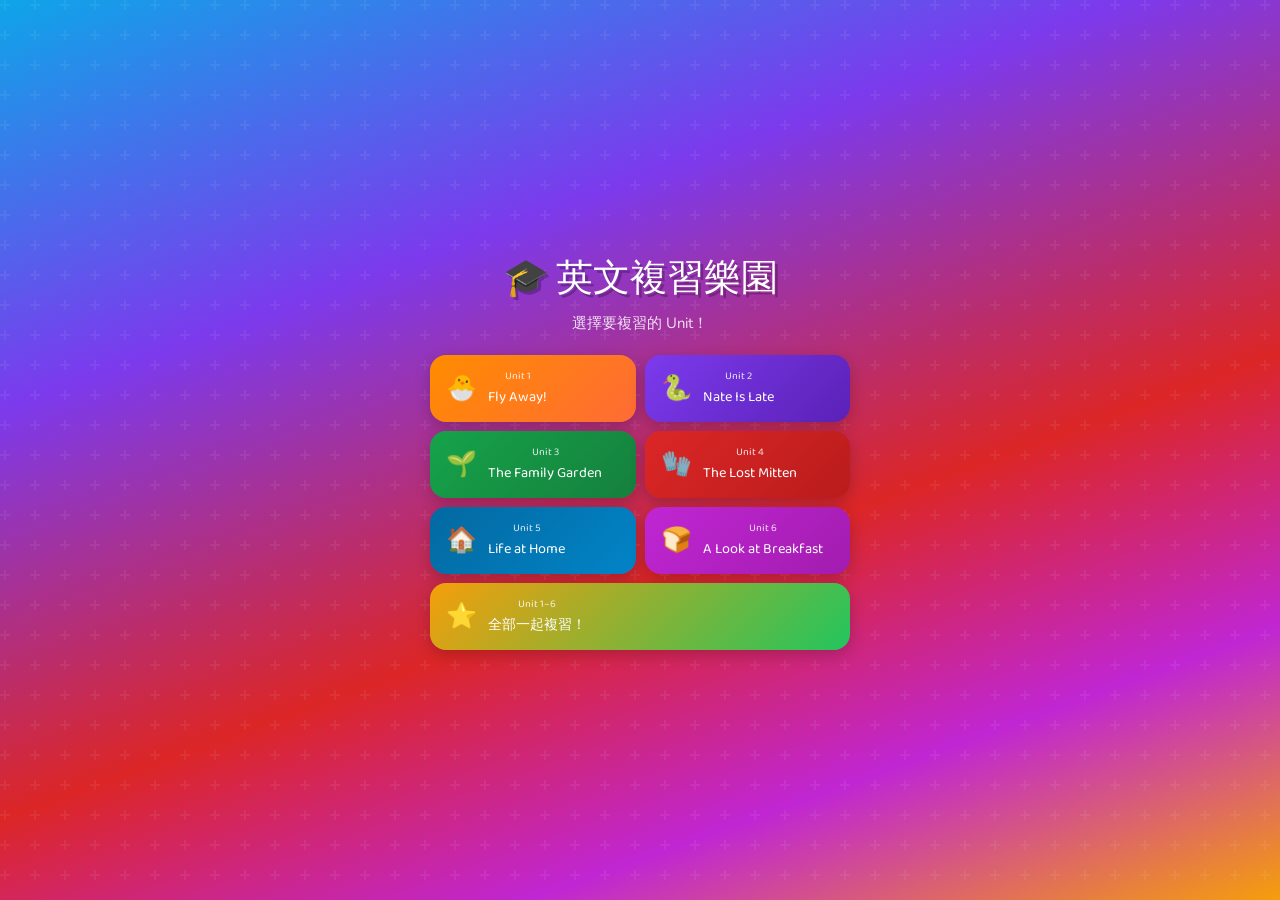
==== index.html @ 4d803fb0 "add unit6" ====
<!DOCTYPE html>
<html lang="zh-TW">
<head>
<meta charset="UTF-8">
<meta name="viewport" content="width=device-width, initial-scale=1.0">
<title>英文複習 Unit 1–6</title>
<style>
@import url('https://fonts.googleapis.com/css2?family=Nunito:wght@400;700;900&family=Baloo+2:wght@700;800&display=swap');
:root{
  --u1:#FF8C00;--u1l:#fff3e0;--u1d:#c66000;
  --u2:#7C3AED;--u2l:#f3f0ff;--u2d:#5b21b6;
  --u3:#16a34a;--u3l:#f0fdf4;--u3d:#14532d;
  --u4:#dc2626;--u4l:#fff1f2;--u4d:#991b1b;
  --u5:#0369a1;--u5l:#f0f9ff;--u5d:#0c4a6e;
  --u6:#c026d3;--u6l:#fdf4ff;--u6d:#86198f;
  --grass:#22c55e;--red:#ef4444;--dark:#1e293b;
  --teal:#14b8a6;--pink:#ec4899;--sun:#fbbf24;
}
*{margin:0;padding:0;box-sizing:border-box}
body{font-family:'Nunito',sans-serif;min-height:100vh;overflow-x:hidden;background:#f0f9ff}
#landing{min-height:100vh;background:linear-gradient(160deg,#0ea5e9 0%,#7c3aed 30%,#dc2626 60%,#c026d3 80%,#f59e0b 100%);display:flex;flex-direction:column;align-items:center;justify-content:center;padding:20px 16px;position:relative;overflow:hidden}
#landing::before{content:'';position:absolute;inset:0;background:url("data:image/svg+xml,%3Csvg width='60' height='60' viewBox='0 0 60 60' xmlns='http://www.w3.org/2000/svg'%3E%3Cg fill='%23ffffff' fill-opacity='0.06'%3E%3Cpath d='M36 34v-4h-2v4h-4v2h4v4h2v-4h4v-2h-4zm0-30V0h-2v4h-4v2h4v4h2V6h4V4h-4zM6 34v-4H4v4H0v2h4v4h2v-4h4v-2H6zM6 4V0H4v4H0v2h4v4h2V6h4V4H6z'/%3E%3C/g%3E%3C/svg%3E")}
.ltitle{font-family:'Baloo 2',cursive;font-size:2.3em;color:white;text-shadow:3px 3px 0 rgba(0,0,0,.25);text-align:center;margin-bottom:4px;position:relative}
.lsub{color:rgba(255,255,255,.85);font-size:.93em;margin-bottom:22px;text-align:center;position:relative}
.ugrid{display:grid;grid-template-columns:1fr 1fr;gap:9px;width:100%;max-width:420px;position:relative}
.ugrid-full{grid-column:1/-1}
.ubtn{border:none;border-radius:16px;padding:13px 16px;cursor:pointer;font-family:'Baloo 2',cursive;font-size:.97em;display:flex;align-items:center;gap:11px;transition:transform .2s,box-shadow .2s;box-shadow:0 5px 16px rgba(0,0,0,.2);color:white}
.ubtn:hover{transform:translateY(-3px) scale(1.02);box-shadow:0 9px 22px rgba(0,0,0,.28)}
.ubtn .icon{font-size:1.6em}
.ubtn .lbl .un{font-size:.68em;opacity:.85}
.ubtn .lbl .uname{font-size:.93em}
.bu1{background:linear-gradient(135deg,#FF8C00,#ff6b35)}
.bu2{background:linear-gradient(135deg,#7C3AED,#5b21b6)}
.bu3{background:linear-gradient(135deg,#16a34a,#15803d)}
.bu4{background:linear-gradient(135deg,#dc2626,#b91c1c)}
.bu5{background:linear-gradient(135deg,#0369a1,#0284c7)}
.bu6{background:linear-gradient(135deg,#c026d3,#a21caf)}
.ball{background:linear-gradient(135deg,#f59e0b,#22c55e)}
#app{display:none;max-width:820px;margin:0 auto;padding:13px}
body.mu1{background:linear-gradient(180deg,#fff9f0,#ffe5c0)}
body.mu2{background:linear-gradient(180deg,#f3f0ff,#ddd6fe)}
body.mu3{background:linear-gradient(180deg,#f0fdf4,#bbf7d0)}
body.mu4{background:linear-gradient(180deg,#fff1f2,#fecdd3)}
body.mu5{background:linear-gradient(180deg,#f0f9ff,#bae6fd)}
body.mu6{background:linear-gradient(180deg,#fdf4ff,#f5d0fe)}
body.mall{background:linear-gradient(180deg,#e0f2fe,#dcfce7)}
.aheader{display:flex;align-items:center;gap:9px;margin-bottom:14px;flex-wrap:wrap}
.backbtn{background:white;border:none;border-radius:50%;width:38px;height:38px;font-size:1.1em;cursor:pointer;box-shadow:0 3px 9px rgba(0,0,0,.12);display:flex;align-items:center;justify-content:center;transition:transform .2s}
.backbtn:hover{transform:scale(1.1)}
.atitle{font-family:'Baloo 2',cursive;font-size:1.3em;color:var(--dark)}
.badges{display:flex;gap:5px;flex-wrap:wrap}
.bdg{padding:3px 9px;border-radius:11px;font-size:.74em;font-weight:700;font-family:'Baloo 2',cursive;color:white}
.b1{background:var(--u1)}.b2{background:var(--u2)}.b3{background:var(--u3)}.b4{background:var(--u4)}.b5{background:var(--u5)}.b6{background:var(--u6)}
.tabs{display:flex;gap:5px;justify-content:center;margin-bottom:14px;flex-wrap:wrap}
.tab{background:rgba(255,255,255,.7);border:2.5px solid white;border-radius:18px;padding:7px 14px;font-family:'Baloo 2',cursive;font-size:.88em;font-weight:700;cursor:pointer;transition:all .22s;color:var(--dark)}
.tab:hover{background:white;transform:translateY(-2px)}
.tab.active{background:white;transform:translateY(-2px);box-shadow:0 4px 11px rgba(0,0,0,.11)}
body.mu1 .tab.active{color:var(--u1);border-color:var(--u1)}
body.mu2 .tab.active{color:var(--u2);border-color:var(--u2)}
body.mu3 .tab.active{color:var(--u3);border-color:var(--u3)}
body.mu4 .tab.active{color:var(--u4);border-color:var(--u4)}
body.mu5 .tab.active{color:var(--u5);border-color:var(--u5)}
body.mu6 .tab.active{color:var(--u6);border-color:var(--u6)}
body.mall .tab.active{color:#0ea5e9;border-color:#0ea5e9}
.card{background:rgba(255,255,255,.93);border-radius:19px;padding:18px;margin-bottom:14px;box-shadow:0 5px 18px rgba(0,0,0,.1);animation:sup .38s ease}
@keyframes sup{from{transform:translateY(18px);opacity:0}to{transform:translateY(0);opacity:1}}
.card h2{font-family:'Baloo 2',cursive;font-size:1.22em;color:var(--dark);margin-bottom:10px}
.sstep{display:flex;align-items:flex-start;gap:9px;padding:9px 11px;border-radius:11px;margin-bottom:7px;background:#fafafa;transition:transform .2s}
.sstep:hover{transform:translateX(4px)}
.snum{color:white;font-family:'Baloo 2',cursive;font-weight:800;font-size:.95em;width:29px;height:29px;border-radius:50%;display:flex;align-items:center;justify-content:center;flex-shrink:0}
.su1 .snum{background:var(--u1)}.su2 .snum{background:var(--u2)}.su3 .snum{background:var(--u3)}.su4 .snum{background:var(--u4)}.su5 .snum{background:var(--u5)}.su6 .snum{background:var(--u6)}
.sstep p{font-size:.92em;color:var(--dark);line-height:1.5}
.sstep .zh{font-size:.8em;color:#888}
.hl{font-weight:800}
.h1{color:var(--u1)}.h2{color:var(--u2)}.h3{color:var(--u3)}.h4{color:var(--u4)}.h5{color:var(--u5)}.h6{color:var(--u6)}
.slbl{font-family:'Baloo 2',cursive;font-size:.95em;padding:4px 12px;border-radius:11px;display:inline-block;margin-bottom:8px;font-weight:800}
.sl1{background:var(--u1l);color:var(--u1d)}.sl2{background:var(--u2l);color:var(--u2d)}.sl3{background:var(--u3l);color:var(--u3d)}.sl4{background:var(--u4l);color:var(--u4d)}.sl5{background:var(--u5l);color:var(--u5d)}.sl6{background:var(--u6l);color:var(--u6d)}
.si{border-radius:10px;padding:8px 12px;margin-bottom:7px;border-left:4px solid}
.vgrid{display:grid;grid-template-columns:repeat(3,1fr);gap:8px}
.vc{background:#f8faff;border-radius:12px;padding:10px 6px;text-align:center;border:2.5px solid #e8eef8;cursor:pointer;transition:all .22s;position:relative;overflow:hidden}
.vc:hover{transform:scale(1.06)}
.vc .em{font-size:1.75em;display:block;margin-bottom:3px}
.vc .wd{font-family:'Baloo 2',cursive;font-size:.88em;font-weight:800;color:var(--dark)}
.vc .mn{font-size:.72em;color:#999;margin-top:2px}
.vc .fs{position:absolute;inset:0;border-radius:11px;display:flex;align-items:center;justify-content:center;flex-direction:column;opacity:0;transition:opacity .22s;color:white;font-weight:700;font-size:.95em}
.vc:hover .fs{opacity:1}
.vc1:hover{border-color:var(--u1)}.vc1 .fs{background:var(--u1)}
.vc2:hover{border-color:var(--u2)}.vc2 .fs{background:var(--u2)}
.vc3:hover{border-color:var(--u3)}.vc3 .fs{background:var(--u3)}
.vc4:hover{border-color:var(--u4)}.vc4 .fs{background:var(--u4)}
.vc5:hover{border-color:var(--u5)}.vc5 .fs{background:var(--u5)}
.vc6:hover{border-color:var(--u6)}.vc6 .fs{background:var(--u6)}
.gsgrid{display:flex;flex-direction:column;gap:8px}
.gsbtn{border:none;border-radius:13px;padding:12px 14px;font-family:'Baloo 2',cursive;font-size:.93em;font-weight:700;cursor:pointer;text-align:left;color:white;transition:transform .2s,box-shadow .2s;box-shadow:0 4px 10px rgba(0,0,0,.13)}
.gsbtn:hover{transform:translateY(-2px);box-shadow:0 7px 14px rgba(0,0,0,.2)}
.gsb1{background:linear-gradient(135deg,#f59e0b,#ef4444)}.gsb2{background:linear-gradient(135deg,#22c55e,#0ea5e9)}.gsb3{background:linear-gradient(135deg,#8b5cf6,#ec4899)}.gsb4{background:linear-gradient(135deg,#0ea5e9,#14b8a6)}
.gamesec{display:none}.gamesec.active{display:block}
.marea{display:flex;gap:12px;flex-wrap:wrap}
.mcol{display:flex;flex-direction:column;gap:7px;flex:1;min-width:105px}
.mi{padding:8px 11px;border-radius:11px;font-family:'Baloo 2',cursive;font-size:.87em;font-weight:700;cursor:pointer;border:2.5px solid transparent;text-align:center;transition:all .22s}
.mw{background:#fff3e0;border-color:#fde68a;color:var(--dark)}.md{background:#f0fdf4;border-color:#bbf7d0;color:var(--dark);font-size:.82em}
.mi.sel{transform:scale(1.04);box-shadow:0 3px 10px rgba(0,0,0,.14);border-color:var(--sun)!important}
.mi.cor{background:#dcfce7;border-color:#22c55e!important;color:#166534}
.mi.wrg{background:#fee2e2;border-color:#ef4444!important;animation:shk .3s}
@keyframes shk{0%,100%{transform:translateX(0)}25%{transform:translateX(-5px)}75%{transform:translateX(5px)}}
.sarea{display:flex;flex-direction:column;gap:9px}
.sitem{background:#f8f9ff;border-radius:11px;padding:11px;border:2px solid #e0e8ff;font-size:.92em;line-height:2.1}
.bk{display:inline-block;min-width:72px;text-align:center;border-bottom:3px solid var(--sun);padding:1px 6px;border-radius:5px;cursor:pointer;font-family:'Baloo 2',cursive;font-weight:700;transition:background .2s}
.wcs{display:flex;flex-wrap:wrap;gap:5px;margin-top:8px}
.wchip{background:var(--sun);color:var(--dark);font-family:'Baloo 2',cursive;font-weight:700;padding:4px 11px;border-radius:14px;cursor:pointer;border:none;font-size:.85em;transition:all .16s}
.wchip:hover{background:var(--u1);color:white;transform:scale(1.05)}.wchip.used{opacity:.35;pointer-events:none}
.utag{font-size:.65em;padding:2px 6px;border-radius:8px;font-weight:700;margin-left:3px;vertical-align:middle}
.t1{background:var(--u1l);color:var(--u1d)}.t2{background:var(--u2l);color:var(--u2d)}.t3{background:var(--u3l);color:var(--u3d)}.t4{background:var(--u4l);color:var(--u4d)}.t5{background:var(--u5l);color:var(--u5d)}.t6{background:var(--u6l);color:var(--u6d)}
.olist{display:flex;flex-direction:column;gap:7px}
.oitem{display:flex;align-items:center;gap:8px;background:white;border:2.5px solid #e2e8f0;border-radius:11px;padding:9px 11px;transition:all .2s}
.oitem:hover{border-color:#a78bfa;box-shadow:0 3px 8px rgba(124,58,237,.12)}
.otxt{font-weight:700;font-size:.9em;color:var(--dark);flex:1}
.obtns button{border:none;border-radius:6px;padding:3px 7px;cursor:pointer;font-size:.91em;transition:transform .14s;margin-left:2px}
.obtns button:hover{transform:scale(1.15)}
.bup{background:var(--u2);color:white}.bdn{background:var(--teal);color:white}
.qq{background:#fafafa;border-radius:12px;padding:12px;margin-bottom:9px;border-left:5px solid}
.qq .qtext{font-weight:700;font-size:.92em;color:var(--dark);margin-bottom:7px}
.qopts{display:flex;flex-direction:column;gap:5px}
.qopt{padding:7px 11px;border-radius:9px;border:2px solid #e2e8f0;background:white;cursor:pointer;font-weight:700;transition:all .16s;text-align:left;font-family:'Nunito',sans-serif;font-size:.87em}
.qopt:hover{border-color:#a78bfa;background:#f5f3ff}
.qopt.cor{background:#dcfce7;border-color:#22c55e}.qopt.wrg{background:#fee2e2;border-color:#ef4444}
.btn{display:inline-block;padding:8px 16px;border-radius:17px;font-family:'Baloo 2',cursive;font-weight:700;font-size:.89em;cursor:pointer;border:none;transition:all .22s;margin:3px}
.bprim{background:var(--u1);color:white}.bprim:hover{transform:translateY(-2px)}
.bpur{background:var(--u2);color:white}.bpur:hover{transform:translateY(-2px)}
.bgr{background:#e2e8f0;color:var(--dark)}.bgr:hover{background:#cbd5e1}
.bgrn{background:var(--grass);color:white}.bgrn:hover{transform:translateY(-2px)}
.sboard{text-align:center;padding:11px;border-radius:12px;margin-top:10px;background:linear-gradient(135deg,#fff9c4,#fff0f8);font-family:'Baloo 2',cursive}
.snum{font-size:1.7em;font-weight:800;color:var(--u1)}.stars{font-size:1.5em}
.pov{display:none;position:fixed;inset:0;background:rgba(0,0,0,.44);z-index:999;align-items:center;justify-content:center}
.pov.show{display:flex}
.pop{background:white;border-radius:20px;padding:25px;text-align:center;max-width:275px;width:90%;animation:pin .3s ease;box-shadow:0 12px 34px rgba(0,0,0,.2)}
@keyframes pin{from{transform:scale(.5);opacity:0}70%{transform:scale(1.07)}to{transform:scale(1);opacity:1}}
.pop .be{font-size:3.3em;margin-bottom:8px}
.pop h3{font-family:'Baloo 2',cursive;font-size:1.38em;color:var(--dark)}
.pop p{color:#888;margin-top:4px;font-size:.89em}
.sec{display:none}.sec.active{display:block}
table{width:100%;border-collapse:collapse;font-size:.82em}
th{font-family:'Baloo 2',cursive;padding:6px 8px}
td{padding:5px 8px}
@media(max-width:500px){.vgrid{grid-template-columns:repeat(2,1fr)}.ltitle{font-size:1.82em}.ugrid{grid-template-columns:1fr}}
</style>
</head>
<body>

<div id="landing">
  <div class="ltitle">🎓 英文複習樂園</div>
  <div class="lsub">選擇要複習的 Unit！</div>
  <div class="ugrid">
    <button class="ubtn bu1" onclick="enter('u1')"><span class="icon">🐣</span><div class="lbl"><div class="un">Unit 1</div><div class="uname">Fly Away!</div></div></button>
    <button class="ubtn bu2" onclick="enter('u2')"><span class="icon">🐍</span><div class="lbl"><div class="un">Unit 2</div><div class="uname">Nate Is Late</div></div></button>
    <button class="ubtn bu3" onclick="enter('u3')"><span class="icon">🌱</span><div class="lbl"><div class="un">Unit 3</div><div class="uname">The Family Garden</div></div></button>
    <button class="ubtn bu4" onclick="enter('u4')"><span class="icon">🧤</span><div class="lbl"><div class="un">Unit 4</div><div class="uname">The Lost Mitten</div></div></button>
    <button class="ubtn bu5" onclick="enter('u5')"><span class="icon">🏠</span><div class="lbl"><div class="un">Unit 5</div><div class="uname">Life at Home</div></div></button>
    <button class="ubtn bu6" onclick="enter('u6')"><span class="icon">🍞</span><div class="lbl"><div class="un">Unit 6</div><div class="uname">A Look at Breakfast</div></div></button>
    <button class="ubtn ball ugrid-full" onclick="enter('all')"><span class="icon">⭐</span><div class="lbl"><div class="un">Unit 1–6</div><div class="uname">全部一起複習！</div></div></button>
  </div>
</div>

<div id="app">
  <div class="aheader">
    <button class="backbtn" onclick="goHome()">←</button>
    <div class="atitle" id="atitle">複習</div>
    <div class="badges" id="abadges"></div>
  </div>
  <div class="tabs">
    <button class="tab active" onclick="stab('review',this)">📖 複習重點</button>
    <button class="tab" onclick="stab('vocab',this)">🔤 單字卡</button>
    <button class="tab" onclick="stab('games',this)">🎮 遊戲</button>
  </div>

  <!-- REVIEW -->
  <div id="sec-review" class="sec active">

    <div id="rv1" class="card" style="display:none">
      <h2>📚 Unit 1「Fly Away!」</h2>
      <div class="slbl sl1">🐣 故事大綱</div>
      <div class="sstep su1"><div class="snum">1</div><div><p>🪹 A mother and father bird <span class="hl h1">make a nest</span>.</p><p class="zh">鳥媽媽和鳥爸爸築巢。</p></div></div>
      <div class="sstep su1"><div class="snum">2</div><div><p>🥚 The mother bird <span class="hl h1">lays four eggs</span> and keeps them <span class="hl h1">warm</span>.</p><p class="zh">生四顆蛋，保持溫暖。</p></div></div>
      <div class="sstep su1"><div class="snum">3</div><div><p>🐍 A snake wants to eat the eggs! Mother bird stops it with her <span class="hl h1">beak</span>.</p><p class="zh">蛇想吃蛋！鳥媽媽用嘴喙阻止牠。</p></div></div>
      <div class="sstep su1"><div class="snum">4</div><div><p>🐛 Baby birds come out. Parents give them <span class="hl h1">worms</span>.</p><p class="zh">小鳥孵出，爸媽餵蟲子。</p></div></div>
      <div class="sstep su1"><div class="snum">5</div><div><p>🪶 Little birds grow <span class="hl h1">feathers</span>. Parents keep them <span class="hl h1">safe</span>.</p><p class="zh">長出羽毛，爸媽保護牠們。</p></div></div>
      <div class="sstep su1"><div class="snum">6</div><div><p>🕊️ Birds are big and strong. Time to <span class="hl h1">fly away</span>!</p><p class="zh">長大變強壯，飛走了！</p></div></div>
      <div style="margin-top:12px">
        <div class="slbl sl1">💬 重要句子</div>
        <div class="si" style="background:#fff9f0;border-color:var(--u1)"><b>Mother birds <span class="h1">lay</span> eggs.</b></div>
        <div class="si" style="background:#f0fff4;border-color:var(--grass)"><b>When baby birds grow feathers, they <span style="color:var(--grass)">leave</span> the nest.</b></div>
        <div class="si" style="background:#fff0f8;border-color:var(--pink)"><b>I grow and get <span style="color:var(--pink)">smarter / taller / bigger / stronger</span>.</b></div>
      </div>
    </div>

    <div id="rv2" class="card" style="display:none">
      <h2>📚 Unit 2「Nate Is Late」</h2>
      <div class="slbl sl2">🐍 故事大綱</div>
      <div class="sstep su2"><div class="snum">1</div><div><p>⏰ Nate <span class="hl h2">wakes up</span> at <span class="hl h2">8:00</span>. Meeting friends at 10:30.</p><p class="zh">八點起床，約好十點半見朋友。</p></div></div>
      <div class="sstep su2"><div class="snum">2</div><div><p>🛁 Nate <span class="hl h2">takes a bath</span> with bubbles at 8:15.</p><p class="zh">八點十五分泡泡浴。</p></div></div>
      <div class="sstep su2"><div class="snum">3</div><div><p>🏃 He leaves home <span class="hl h2">early</span> at 8:30.</p><p class="zh">八點半提早出門。</p></div></div>
      <div class="sstep su2"><div class="snum">4</div><div><p>🐸 It's hot. Nate <span class="hl h2">takes a nap</span> at 9:30.</p><p class="zh">很熱，九點半睡午覺。</p></div></div>
      <div class="sstep su2"><div class="snum">5</div><div><p>😱 It's 10:00! Nate <span class="hl h2">hurries</span>. He doesn't want to be <span class="hl h2">late</span>.</p><p class="zh">十點了！趕快跑！</p></div></div>
      <div class="sstep su2"><div class="snum">6</div><div><p>📚 Friends wait at 10:45. They enjoy the story together!</p><p class="zh">朋友在等，一起聽故事！</p></div></div>
      <div style="margin-top:12px">
        <div class="slbl sl2">⏱️ 時間表</div>
        <div style="overflow-x:auto"><table>
          <tr style="background:var(--u2);color:white"><th>時間</th><th>做什麼</th><th>英文</th></tr>
          <tr style="background:var(--u2l)"><td><b>⏰ 8:00</b></td><td>起床</td><td style="color:var(--u2);font-weight:700">wakes up</td></tr>
          <tr><td><b>🛁 8:15</b></td><td>洗澡</td><td style="color:var(--u2);font-weight:700">takes a bath</td></tr>
          <tr style="background:var(--u2l)"><td><b>🏃 8:30</b></td><td>提早出門</td><td style="color:var(--u2);font-weight:700">leaves early</td></tr>
          <tr><td><b>😴 9:30</b></td><td>睡午覺</td><td style="color:var(--u2);font-weight:700">takes a nap</td></tr>
          <tr style="background:var(--u2l)"><td><b>🏃💨 10:00</b></td><td>趕快跑</td><td style="color:var(--u2);font-weight:700">hurries</td></tr>
          <tr><td><b>📚 10:45</b></td><td>聽故事</td><td style="color:var(--u2);font-weight:700">enjoys story</td></tr>
        </table></div>
      </div>
    </div>

    <div id="rv3" class="card" style="display:none">
      <h2>📚 Unit 3「The Family Garden」</h2>
      <div class="slbl sl3">🌱 故事大綱</div>
      <div class="sstep su3"><div class="snum">1</div><div><p>🏡 Beth and Mike <span class="hl h3">want to make a garden</span>.</p><p class="zh">想做花園！</p></div></div>
      <div class="sstep su3"><div class="snum">2</div><div><p>⛏️ Mom and Dad <span class="hl h3">dig</span>. Mike and Grandpa put <span class="hl h3">seeds and plants</span> in the garden.</p><p class="zh">爸媽挖土，Mike和爺爺種植。</p></div></div>
      <div class="sstep su3"><div class="snum">3</div><div><p>🚿 Beth uses a <span class="hl h3">watering can</span> to water the seeds.</p><p class="zh">Beth 用澆水壺澆水。</p></div></div>
      <div class="sstep su3"><div class="snum">4</div><div><p>🌿 Plants <span class="hl h3">grow fast</span>. <span class="hl h3">Vines</span> have buds → become <span class="hl h3">vegetables</span>!</p><p class="zh">植物長快，藤蔓變蔬菜！</p></div></div>
      <div class="sstep su3"><div class="snum">5</div><div><p>🧺 They <span class="hl h3">pick</span> vegetables. They <span class="hl h3">taste good</span>!</p><p class="zh">採摘蔬菜，好好吃！</p></div></div>
      <div class="sstep su3"><div class="snum">6</div><div><p>🎁 They <span class="hl h3">give</span> some to Mrs. White. She is very happy!</p><p class="zh">送給 White 奶奶，她很開心！</p></div></div>
      <div style="margin-top:12px">
        <div class="slbl sl3">📋 First → Next → Then → Last</div>
        <div class="si" style="background:var(--u3l);border-color:var(--u3)"><b><span class="h3">First</span>：全家一起做花園。</b></div>
        <div class="si" style="background:var(--u3l);border-color:var(--u3)"><b><span class="h3">Next</span>：植物長得很快。</b></div>
        <div class="si" style="background:var(--u3l);border-color:var(--u3)"><b><span class="h3">Then</span>：全家採蔬菜。</b></div>
        <div class="si" style="background:var(--u3l);border-color:var(--u3)"><b><span class="h3">Last</span>：送蔬菜給 Mrs. White。</b></div>
      </div>
    </div>

    <div id="rv4" class="card" style="display:none">
      <h2>📚 Unit 4「The Lost Mitten」</h2>
      <div class="slbl sl4">🧤 故事大綱</div>
      <div class="sstep su4"><div class="snum">1</div><div><p>🧤 Lance gets new <span class="hl h4">mittens</span>. He goes out but <span class="hl h4">loses</span> one!</p><p class="zh">Lance 的新手套掉了！</p></div></div>
      <div class="sstep su4"><div class="snum">2</div><div><p>🐭 Five mice find it. They want to <span class="hl h4">hide</span>. They go inside.</p><p class="zh">五隻老鼠找到，躲進去。</p></div></div>
      <div class="sstep su4"><div class="snum">3</div><div><p>🐰 Rabbit wants to <span class="hl h4">sleep</span>. He goes in with the mice.</p><p class="zh">兔子想睡覺，也鑽進去。</p></div></div>
      <div class="sstep su4"><div class="snum">4</div><div><p>🦔 <span class="hl h4">Hedgehog</span> is <span class="hl h4">cold</span>. He goes in too.</p><p class="zh">刺蝟很冷，也鑽進去。</p></div></div>
      <div class="sstep su4"><div class="snum">5</div><div><p>🐻 Bear is <span class="hl h4">tired</span>. She goes in. It's <span class="hl h4">crowded</span>!</p><p class="zh">熊很累，也進去。好擠！</p></div></div>
      <div class="sstep su4"><div class="snum">6</div><div><p>🦗 <span class="hl h4">Cricket</span> goes in. Rip! Snap! <span class="hl h4">POP</span>! Mitten is gone!</p><p class="zh">蟋蟀也進去。啪！手套炸掉了！</p></div></div>
      <div style="margin-top:12px">
        <div class="slbl sl4">🔗 原因→結果（Cause &amp; Effect）</div>
        <div class="si" style="background:var(--u4l);border-color:var(--u4)"><b>Lance loses mitten → <span class="h4">Mice hide inside</span></b></div>
        <div class="si" style="background:var(--u4l);border-color:var(--u4)"><b>Bear is tired → <span class="h4">She goes in the mitten</span></b></div>
        <div class="si" style="background:var(--u4l);border-color:var(--u4)"><b>Cricket goes in → <span class="h4">Too crowded → mitten POPS!</span></b></div>
      </div>
    </div>

    <div id="rv5" class="card" style="display:none">
      <h2>📚 Unit 5「Life at Home」</h2>
      <div class="slbl sl5">🏠 課文大綱（非小說）</div>
      <div class="sstep su5"><div class="snum">1</div><div><p>🏘️ Life is <span class="hl h5">different</span> now. Houses are <span class="hl h5">bigger</span> with more rooms.</p><p class="zh">現在生活不同了，房子更大更多房間。</p></div></div>
      <div class="sstep su5"><div class="snum">2</div><div><p>🔥→🍳 Past: cooked on a <b>fire</b>. Now: cook on a <span class="hl h5">stove</span>.</p><p class="zh">以前用火煮，現在用爐子。</p></div></div>
      <div class="sstep su5"><div class="snum">3</div><div><p>🧵→🛒 Past: <b>made</b> own clothes. Now: <span class="hl h5">buy</span> in a store.</p><p class="zh">以前自己做衣服，現在去店裡買。</p></div></div>
      <div class="sstep su5"><div class="snum">4</div><div><p>🪣→🚰 Past: washed in a <b>tub</b>. Now: use a <span class="hl h5">sink</span>.</p><p class="zh">以前用水桶洗碗，現在用水槽。</p></div></div>
      <div class="sstep su5"><div class="snum">5</div><div><p>😊 Life now is <span class="hl h5">easier</span> than in the past!</p><p class="zh">現在的生活比以前容易！</p></div></div>
      <div style="margin-top:12px">
        <div class="slbl sl5">🔄 過去 vs 現在</div>
        <div style="overflow-x:auto"><table>
          <tr style="background:var(--u5);color:white"><th>項目</th><th>🕰️ 過去</th><th>✨ 現在</th></tr>
          <tr style="background:var(--u5l)"><td><b>🏠 房子</b></td><td>one room</td><td style="color:var(--u5);font-weight:700">bigger / more rooms</td></tr>
          <tr><td><b>🍳 煮飯</b></td><td>fire</td><td style="color:var(--u5);font-weight:700">stove</td></tr>
          <tr style="background:var(--u5l)"><td><b>👗 衣服</b></td><td>made own</td><td style="color:var(--u5);font-weight:700">buy in store</td></tr>
          <tr><td><b>🍽️ 洗碗</b></td><td>tub</td><td style="color:var(--u5);font-weight:700">sink</td></tr>
        </table></div>
      </div>
    </div>

    <div id="rv6" class="card" style="display:none">
      <h2>📚 Unit 6「A Look at Breakfast」</h2>
      <div class="slbl sl6">🍞 課文大綱（非小說）</div>
      <div class="sstep su6"><div class="snum">1</div><div><p>🍞 I like <span class="hl h6">bread</span> for breakfast. Bread is made from <span class="hl h6">wheat</span>.</p><p class="zh">我喜歡吃麵包，麵包是由小麥做的。</p></div></div>
      <div class="sstep su6"><div class="snum">2</div><div><p>🚜 Big <span class="hl h6">machines</span> pick the wheat. Then it is <span class="hl h6">crushed</span> to make <span class="hl h6">flour</span>.</p><p class="zh">大機器收割小麥，再磨成麵粉。</p></div></div>
      <div class="sstep su6"><div class="snum">3</div><div><p>👨‍🍳 The <span class="hl h6">baker</span> makes bread with the flour.</p><p class="zh">麵包師用麵粉做麵包。</p></div></div>
      <div class="sstep su6"><div class="snum">4</div><div><p>🍇 I <span class="hl h6">spread</span> grape jam on my bread. Farmers pick grapes → <span class="hl h6">crushed</span> → make jam.</p><p class="zh">我在麵包上抹葡萄果醬。農夫採葡萄→榨碎→做果醬。</p></div></div>
      <div class="sstep su6"><div class="snum">5</div><div><p>🍊 I drink orange <span class="hl h6">juice</span>. Farmers pick oranges → <span class="hl h6">crushed</span> → make juice.</p><p class="zh">我喝柳橙汁。農夫採橘子→榨碎→做果汁。</p></div></div>
      <div class="sstep su6"><div class="snum">6</div><div><p>🚚 Trucks take the food to stores. People buy the food for a <span class="hl h6">delicious</span> breakfast!</p><p class="zh">卡車把食物送到商店，人們買來享用美味早餐！</p></div></div>
      <div style="margin-top:12px">
        <div class="slbl sl6">🌾 食物的旅程（Farm to Table）</div>
        <div style="overflow-x:auto"><table>
          <tr style="background:var(--u6);color:white"><th>🍽️ 食物</th><th>🌱 原料來自</th><th>🏭 如何製作</th></tr>
          <tr style="background:var(--u6l)"><td><b>🍞 Bread</b></td><td>wheat 小麥</td><td style="color:var(--u6d)">machines pick → crush → flour → baker makes bread</td></tr>
          <tr><td><b>🍇 Grape Jam</b></td><td>grapes 葡萄</td><td style="color:var(--u6d)">farmers pick grapes → crush → jam</td></tr>
          <tr style="background:var(--u6l)"><td><b>🍊 Orange Juice</b></td><td>oranges 橘子</td><td style="color:var(--u6d)">farmers pick oranges → crush → juice</td></tr>
        </table></div>
        <div style="margin-top:10px">
          <div class="slbl sl6">💬 重要句子</div>
          <div class="si" style="background:var(--u6l);border-color:var(--u6)"><b>Bread is made from <span class="h6">wheat</span>.</b> <span style="color:#999;font-size:.83em">麵包由小麥做成。</span></div>
          <div class="si" style="background:var(--u6l);border-color:var(--u6)"><b>Big machines pick the wheat. It is <span class="h6">crushed</span> to make <span class="h6">flour</span>.</b></div>
          <div class="si" style="background:var(--u6l);border-color:var(--u6)"><b>I <span class="h6">spread</span> grape jam on my bread.</b> <span style="color:#999;font-size:.83em">我在麵包上抹果醬。</span></div>
          <div class="si" style="background:var(--u6l);border-color:var(--u6)"><b>People buy the food for a <span class="h6">delicious</span> breakfast.</b></div>
        </div>
      </div>
    </div>
  </div>

  <!-- VOCAB -->
  <div id="sec-vocab" class="sec">
    <div class="card">
      <h2>🔤 單字卡 <span style="font-size:.58em;color:#aaa">移上去看中文</span></h2>
      <div id="vl1" style="display:none"><div class="slbl sl1">🐣 Unit 1</div></div><div class="vgrid" id="vg1"></div>
      <div id="vl2" style="display:none;margin-top:12px"><div class="slbl sl2">🐍 Unit 2</div></div><div class="vgrid" id="vg2"></div>
      <div id="vl3" style="display:none;margin-top:12px"><div class="slbl sl3">🌱 Unit 3</div></div><div class="vgrid" id="vg3"></div>
      <div id="vl4" style="display:none;margin-top:12px"><div class="slbl sl4">🧤 Unit 4</div></div><div class="vgrid" id="vg4"></div>
      <div id="vl5" style="display:none;margin-top:12px"><div class="slbl sl5">🏠 Unit 5</div></div><div class="vgrid" id="vg5"></div>
      <div id="vl6" style="display:none;margin-top:12px"><div class="slbl sl6">🍞 Unit 6</div></div><div class="vgrid" id="vg6"></div>
    </div>
  </div>

  <!-- GAMES -->
  <div id="sec-games" class="sec">
    <div id="gsel" class="card">
      <h2>🎮 選遊戲！</h2>
      <div class="gsgrid">
        <button class="gsbtn gsb1" onclick="sg('match')">🔗 配對遊戲 — 單字配中文！</button>
        <button class="gsbtn gsb2" onclick="sg('fill')">✏️ 填空遊戲 — 選單字填句子！</button>
        <button class="gsbtn gsb3" onclick="sg('order')">🔢 排列遊戲 — 排出正確順序！</button>
        <button class="gsbtn gsb4" onclick="sg('quiz')">❓ 問答測驗 — 回答課文問題！</button>
      </div>
    </div>
    <div id="gm-match" class="gamesec"><div class="card">
      <h2>🔗 配對遊戲</h2>
      <p style="color:#888;font-size:.83em;margin-bottom:10px">先點左邊英文，再點右邊對應中文！</p>
      <div class="marea"><div class="mcol" id="ml"></div><div class="mcol" id="mr"></div></div>
      <div class="sboard" id="mscore" style="display:none"><div class="stars">🏆</div><div class="snum" id="msnum"></div><div>全部配對成功！</div></div>
      <div style="text-align:center;margin-top:10px"><button class="btn bprim" onclick="rimatch()">🔄 再玩</button><button class="btn bgr" onclick="sgs()">← 選遊戲</button></div>
    </div></div>
    <div id="gm-fill" class="gamesec"><div class="card">
      <h2>✏️ 填空遊戲</h2>
      <p style="color:#888;font-size:.83em;margin-bottom:8px">先點句子裡的空格，再點下面的單字！</p>
      <div class="wcs" id="fchips"></div>
      <div class="sarea" id="fsents" style="margin-top:9px"></div>
      <div class="sboard" id="fscore" style="display:none"><div class="stars">🎉🎉🎉</div><div style="font-weight:700;color:var(--grass)">全部答對啦！太棒了！</div></div>
      <div style="text-align:center;margin-top:10px"><button class="btn bgrn" onclick="rifill()">🔄 再玩</button><button class="btn bgr" onclick="sgs()">← 選遊戲</button></div>
    </div></div>
    <div id="gm-order" class="gamesec"><div class="card">
      <h2>🔢 排列遊戲</h2>
      <p style="color:#888;font-size:.83em;margin-bottom:8px">把故事的正確順序排好！點 ↑↓ 移動。</p>
      <div id="oulbl" style="margin-bottom:6px"></div>
      <div class="olist" id="olist"></div>
      <div style="text-align:center;margin-top:9px">
        <button class="btn bpur" onclick="chkorder()">✅ 檢查答案</button>
        <button class="btn bgr" onclick="riorder()">🔄 重排</button>
        <button class="btn bgr" onclick="sgs()">← 選遊戲</button>
      </div>
      <div id="ores" style="display:none" class="sboard"><div class="stars" id="ostars"></div><div id="omsg" style="font-weight:700;font-size:.94em;margin-top:3px"></div></div>
    </div></div>
    <div id="gm-quiz" class="gamesec"><div class="card">
      <h2>❓ 問答測驗</h2>
      <p style="color:#888;font-size:.83em;margin-bottom:8px">選出正確答案！</p>
      <div id="qqs"></div>
      <div style="text-align:center;margin-top:9px">
        <button class="btn" style="background:var(--teal);color:white" onclick="chkquiz()">✅ 檢查答案</button>
        <button class="btn bgr" onclick="riquiz()">🔄 再玩</button>
        <button class="btn bgr" onclick="sgs()">← 選遊戲</button>
      </div>
      <div id="qres" style="display:none" class="sboard"><div class="stars" id="qstars"></div><div class="snum" id="qsnum"></div><div id="qmsg"></div></div>
    </div></div>
  </div>
</div>

<div class="pov" id="pop"><div class="pop"><div class="be" id="pe">🎉</div><h3 id="pt"></h3><p id="pm"></p><button class="btn bprim" onclick="cpop()" style="margin-top:10px">太棒了！😊</button></div></div>

<script>
const V1=[{e:'🥚',w:'lay (eggs)',m:'生（蛋）'},{e:'🔥',w:'warm',m:'溫暖的'},{e:'🦅',w:'beak',m:'鳥嘴'},{e:'🪶',w:'feather',m:'羽毛'},{e:'✈️',w:'leave',m:'離開'},{e:'🛡️',w:'safe',m:'安全的'},{e:'📈',w:'taller',m:'更高的'},{e:'💪',w:'stronger',m:'更強壯'},{e:'🧠',w:'smarter',m:'更聰明'}];
const V2=[{e:'⏰',w:'wake up',m:'起床'},{e:'🛁',w:'take a bath',m:'洗澡'},{e:'🌅',w:'early',m:'提早/早'},{e:'😴',w:'take a nap',m:'睡午覺'},{e:'🏃',w:'hurry',m:'趕快'},{e:'⌛',w:'late',m:'遲到/晚'}];
const V3=[{e:'🌱',w:'plant',m:'植物/種植'},{e:'🚿',w:'watering can',m:'澆水壺'},{e:'📈',w:'grow',m:'生長'},{e:'🌿',w:'vine',m:'藤蔓'},{e:'🥕',w:'vegetables',m:'蔬菜'},{e:'🎁',w:'give',m:'送給'}];
const V4=[{e:'🧤',w:'mitten',m:'連指手套'},{e:'❌',w:'lose',m:'失去/掉'},{e:'🦔',w:'hedgehog',m:'刺蝟'},{e:'😪',w:'tired',m:'疲倦的'},{e:'👥',w:'crowded',m:'擁擠的'},{e:'🦗',w:'cricket',m:'蟋蟀'}];
const V5=[{e:'🔄',w:'different',m:'不同的'},{e:'🍳',w:'stove',m:'爐子'},{e:'📐',w:'bigger',m:'更大的'},{e:'🛒',w:'buy',m:'購買'},{e:'👨‍🍳',w:'cook',m:'煮飯'},{e:'🚰',w:'sink',m:'洗碗槽'}];
const V6=[{e:'🌾',w:'wheat',m:'小麥'},{e:'⚙️',w:'machine',m:'機器'},{e:'💥',w:'crush',m:'壓碎/榨'},{e:'🌫️',w:'flour',m:'麵粉'},{e:'🧈',w:'spread',m:'塗抹'},{e:'😋',w:'delicious',m:'好吃的/美味'}];
const M1=[{n:'lay eggs',z:'生蛋 🥚'},{n:'warm',z:'溫暖 🔥'},{n:'beak',z:'鳥嘴 🦅'},{n:'feather',z:'羽毛 🪶'},{n:'safe',z:'安全 🛡️'},{n:'leave',z:'離開 ✈️'}];
const M2=[{n:'wake up',z:'起床 ⏰'},{n:'take a bath',z:'洗澡 🛁'},{n:'early',z:'提早 🌅'},{n:'take a nap',z:'睡午覺 😴'},{n:'hurry',z:'趕快 🏃'},{n:'late',z:'遲到 ⌛'}];
const M3=[{n:'plant',z:'植物 🌱'},{n:'watering can',z:'澆水壺 🚿'},{n:'grow',z:'生長 📈'},{n:'vine',z:'藤蔓 🌿'},{n:'vegetables',z:'蔬菜 🥕'},{n:'give',z:'送給 🎁'}];
const M4=[{n:'mitten',z:'手套 🧤'},{n:'lose',z:'失去 ❌'},{n:'hedgehog',z:'刺蝟 🦔'},{n:'tired',z:'疲倦 😪'},{n:'crowded',z:'擁擠 👥'},{n:'cricket',z:'蟋蟀 🦗'}];
const M5=[{n:'different',z:'不同 🔄'},{n:'stove',z:'爐子 🍳'},{n:'bigger',z:'更大 📐'},{n:'buy',z:'購買 🛒'},{n:'cook',z:'煮飯 👨‍🍳'},{n:'sink',z:'水槽 🚰'}];
const M6=[{n:'wheat',z:'小麥 🌾'},{n:'machine',z:'機器 ⚙️'},{n:'crush',z:'壓碎 💥'},{n:'flour',z:'麵粉 🌫️'},{n:'spread',z:'塗抹 🧈'},{n:'delicious',z:'好吃 😋'}];
const F1=[{b:'Mother birds ',a:' eggs.',ans:'lay',u:'u1'},{b:'The mother bird keeps them ',a:'.',ans:'warm',u:'u1'},{b:'Mother bird stops the snake with her ',a:'.',ans:'beak',u:'u1'},{b:'Little birds grow ',a:'.',ans:'feathers',u:'u1'},{b:'Their parents keep them ',a:'.',ans:'safe',u:'u1'},{b:'Baby birds ',a:' the nest.',ans:'leave',u:'u1'}];
const F2=[{b:'Nate ',a:' at eight o\'clock.',ans:'wakes up',u:'u2'},{b:'He leaves home ',a:'.',ans:'early',u:'u2'},{b:'It\'s hot. Nate ',a:'.',ans:'takes a nap',u:'u2'},{b:'Nate ',a:' to the library.',ans:'hurries',u:'u2'},{b:'Nate doesn\'t want to be ',a:'.',ans:'late',u:'u2'}];
const F3=[{b:'Beth has a ',a:'. She waters the seeds.',ans:'watering can',u:'u3'},{b:'The plants ',a:' fast.',ans:'grow',u:'u3'},{b:'The vines become ',a:'!',ans:'vegetables',u:'u3'},{b:'They ',a:' some to Mrs. White.',ans:'give',u:'u3'}];
const F4=[{b:'The mice want to ',a:'.',ans:'hide',u:'u4'},{b:'Rabbit wants to ',a:'. He goes in.',ans:'sleep',u:'u4'},{b:'Bear is ',a:'. She goes in the mitten.',ans:'tired',u:'u4'},{b:'Cricket goes in. It\'s too ',a:'!',ans:'crowded',u:'u4'}];
const F5=[{b:'Life is ',a:' now than in the past.',ans:'different',u:'u5'},{b:'Now houses are ',a:' and have more rooms.',ans:'bigger',u:'u5'},{b:'Now we cook on a ',a:'.',ans:'stove',u:'u5'},{b:'Today we ',a:' our clothes in a store.',ans:'buy',u:'u5'},{b:'Now we wash dishes in a ',a:'.',ans:'sink',u:'u5'}];
const F6=[{b:'Bread is made from ',a:'.',ans:'wheat',u:'u6'},{b:'Big machines pick the wheat. It is crushed to make ',a:'.',ans:'flour',u:'u6'},{b:'I ',a:' grape jam on my bread.',ans:'spread',u:'u6'},{b:'Farmers pick grapes. They are ',a:' to make jam.',ans:'crushed',u:'u6'},{b:'Trucks take the food to stores. People buy for a ',a:' breakfast.',ans:'delicious',u:'u6'}];
const O1=[{e:'🥚',t:'The mother bird lays eggs.',p:0},{e:'🐍',t:'The mother bird stops the snake.',p:1},{e:'🐛',t:'Baby birds come out and eat worms.',p:2},{e:'🪶',t:'Little birds grow feathers and fly away.',p:3}];
const O2=[{e:'⏰',t:'Nate wakes up at 8:00.',p:0},{e:'🛁',t:'Nate takes a bath and leaves early.',p:1},{e:'😴',t:'Nate takes a nap.',p:2},{e:'🏃',t:'Nate hurries to the library.',p:3}];
const O3=[{e:'🏡',t:'Beth and Mike want a garden.',p:0},{e:'⛏️',t:'The family digs and plants seeds.',p:1},{e:'🌿',t:'Plants grow and become vegetables.',p:2},{e:'🎁',t:'They give vegetables to Mrs. White.',p:3}];
const O4=[{e:'🧤',t:'Lance loses a mitten.',p:0},{e:'🐭',t:'Mice find the mitten and hide inside.',p:1},{e:'🐻',t:'Bear goes in — it\'s crowded!',p:2},{e:'💥',t:'Cricket goes in. POP! Mitten is gone.',p:3}];
const O5=[{e:'🏘️',t:'Houses in the past had only one room.',p:0},{e:'🔥',t:'People cooked on a fire in the past.',p:1},{e:'🧵',t:'People made their own clothes in the past.',p:2},{e:'😊',t:'Life now is easier than in the past.',p:3}];
const O6=[{e:'🌾',t:'Big machines pick the wheat.',p:0},{e:'💥',t:'Wheat is crushed to make flour.',p:1},{e:'👨‍🍳',t:'The baker makes bread with flour.',p:2},{e:'🚚',t:'Trucks take food to stores. People buy it!',p:3}];
const Q1=[{q:'What does the mother bird lay?',o:['Worms','Eggs','Feathers','Beaks'],c:1,u:'u1'},{q:'What wants to eat the eggs?',o:['A cat','A dog','A snake','A bird'],c:2,u:'u1'},{q:'How does the mother bird stop the snake?',o:['With feathers','With wings','With her beak','With feet'],c:2,u:'u1'},{q:'What do baby birds grow?',o:['Eggs','Feathers','Worms','Nests'],c:1,u:'u1'}];
const Q2=[{q:'Where is Nate going at 10:30?',o:['Park','Library','Home','School'],c:1,u:'u2'},{q:'What time does Nate wake up?',o:['7:00','9:00','8:00','10:00'],c:2,u:'u2'},{q:'Why does Nate take a nap?',o:['He is tired','It is hot','He is bored','Both b and c'],c:3,u:'u2'},{q:'What do they do at the library?',o:['Play games','Take a nap','Enjoy a story','Eat lunch'],c:2,u:'u2'}];
const Q3=[{q:'Who digs in the garden?',o:['Beth and Mike','Mom and Dad','Grandpa','Mrs. White'],c:1,u:'u3'},{q:'What does Beth use to water?',o:['A bucket','A watering can','Her hands','A hose'],c:1,u:'u3'},{q:'What do the vines become?',o:['Flowers','Fruits','Vegetables','Seeds'],c:2,u:'u3'},{q:'Who gets some vegetables at the end?',o:['The teacher','Grandpa','Mrs. White','The frogs'],c:2,u:'u3'}];
const Q4=[{q:'Who loses a mitten?',o:['The mouse','Lance','The bear','The rabbit'],c:1,u:'u4'},{q:'Why do mice go into the mitten?',o:['To sleep','To eat','To hide','To play'],c:2,u:'u4'},{q:'Why does Hedgehog go in?',o:['He is tired','He is cold','He is hungry','He is lost'],c:1,u:'u4'},{q:'What makes the mitten POP?',o:['The rabbit','The bear','The hedgehog','Cricket — too crowded!'],c:3,u:'u4'}];
const Q5=[{q:'How is life now different?',o:['It is harder','It is the same','It is easier','Houses are smaller'],c:2,u:'u5'},{q:'How did people cook in the past?',o:['On a stove','In a sink','On a fire','In a tub'],c:2,u:'u5'},{q:'How did people get clothes in the past?',o:['They bought them','They made them','They found them','They grew them'],c:1,u:'u5'},{q:'Where do people wash dishes today?',o:['In a tub','In a pot','In a sink','In a river'],c:2,u:'u5'}];
const Q6=[{q:'What is bread made from?',o:['Grapes','Oranges','Wheat','Sugar'],c:2,u:'u6'},{q:'What do big machines do?',o:['Make flour','Pick wheat','Spread jam','Make juice'],c:1,u:'u6'},{q:'What does the baker make with flour?',o:['Juice','Jam','Cereal','Bread'],c:3,u:'u6'},{q:'How is orange juice made?',o:['Oranges are baked','Oranges are crushed','Oranges are dried','Oranges are frozen'],c:1,u:'u6'},{q:'What takes food to stores?',o:['Trains','Planes','Trucks','Boats'],c:2,u:'u6'}];

const UD={u1:{v:V1,m:M1,f:F1,o:O1,q:Q1},u2:{v:V2,m:M2,f:F2,o:O2,q:Q2},u3:{v:V3,m:M3,f:F3,o:O3,q:Q3},u4:{v:V4,m:M4,f:F4,o:O4,q:Q4},u5:{v:V5,m:M5,f:F5,o:O5,q:Q5},u6:{v:V6,m:M6,f:F6,o:O6,q:Q6}};
const AU=['u1','u2','u3','u4','u5','u6'];
const UM={u1:{icon:'🐣',cls:'b1'},u2:{icon:'🐍',cls:'b2'},u3:{icon:'🌱',cls:'b3'},u4:{icon:'🧤',cls:'b4'},u5:{icon:'🏠',cls:'b5'},u6:{icon:'🍞',cls:'b6'}};
let mode='u1',ounit='u1',sL=null,sR=null,mCnt=0,mTot=0,fActive=null,fAns={},oItems=[],qSel={};

function enter(m){
  mode=m;
  document.getElementById('landing').style.display='none';
  document.getElementById('app').style.display='block';
  document.body.className=m==='all'?'mall':'m'+m;
  const T={u1:'Unit 1 · Fly Away!',u2:'Unit 2 · Nate Is Late',u3:'Unit 3 · The Family Garden',u4:'Unit 4 · The Lost Mitten',u5:'Unit 5 · Life at Home',u6:'Unit 6 · A Look at Breakfast',all:'Unit 1–6 全部複習'};
  document.getElementById('atitle').textContent=T[m];
  const units=m==='all'?AU:[m];
  document.getElementById('abadges').innerHTML=units.map(u=>`<span class="bdg ${UM[u].cls}">${UM[u].icon} ${u.toUpperCase()}</span>`).join('');
  AU.forEach(u=>{document.getElementById('rv'+u[1]).style.display=units.includes(u)?'block':'none';});
  buildV(units);
  stab('review',document.querySelectorAll('.tab')[0]);
}
function goHome(){document.getElementById('landing').style.display='flex';document.getElementById('app').style.display='none';document.body.className='';}
function stab(id,el){
  document.querySelectorAll('.sec').forEach(s=>s.classList.remove('active'));
  document.querySelectorAll('.tab').forEach(t=>t.classList.remove('active'));
  document.getElementById('sec-'+id).classList.add('active');
  if(el)el.classList.add('active');
  if(id==='games')sgs();
}
function buildV(units){
  AU.forEach(u=>{
    const n=u[1],show=units.includes(u);
    document.getElementById('vl'+n).style.display=show?'block':'none';
    document.getElementById('vg'+n).innerHTML=show?UD[u].v.map(v=>`<div class="vc vc${n}"><span class="em">${v.e}</span><div class="wd">${v.w}</div><div class="mn">${v.m}</div><div class="fs">${v.e}<br>${v.m}</div></div>`).join(''):'';
  });
}
function shuf(a){const b=[...a];for(let i=b.length-1;i>0;i--){const j=Math.floor(Math.random()*(i+1));[b[i],b[j]]=[b[j],b[i]];}return b;}
function spop(e,t,m){document.getElementById('pe').textContent=e;document.getElementById('pt').textContent=t;document.getElementById('pm').textContent=m;document.getElementById('pop').classList.add('show');}
function cpop(){document.getElementById('pop').classList.remove('show');}
function sgs(){document.getElementById('gsel').style.display='block';document.querySelectorAll('.gamesec').forEach(g=>g.classList.remove('active'));}
function sg(g){document.getElementById('gsel').style.display='none';document.querySelectorAll('.gamesec').forEach(s=>s.classList.remove('active'));document.getElementById('gm-'+g).classList.add('active');if(g==='match')initMatch();if(g==='fill')initFill();if(g==='order')initOrder();if(g==='quiz')initQuiz();}
function getMD(){return mode==='all'?AU.reduce((r,u)=>[...r,...shuf(UD[u].m).slice(0,2)],[]):UD[mode].m;}
function initMatch(){const d=getMD();mTot=d.length;mCnt=0;sL=null;sR=null;document.getElementById('mscore').style.display='none';const L=document.getElementById('ml'),R=document.getElementById('mr');L.innerHTML='';R.innerHTML='';shuf(d).forEach(x=>{const el=document.createElement('div');el.className='mi mw';el.textContent=x.n;el.dataset.v=x.n;el.onclick=()=>pL(el);L.appendChild(el);});shuf(d).forEach(x=>{const el=document.createElement('div');el.className='mi md';el.textContent=x.z;el.dataset.v=x.n;el.onclick=()=>pR(el);R.appendChild(el);});}
function pL(el){if(el.classList.contains('cor'))return;document.querySelectorAll('#ml .mi').forEach(e=>e.classList.remove('sel'));el.classList.add('sel');sL=el;if(sR)chkM();}
function pR(el){if(el.classList.contains('cor'))return;document.querySelectorAll('#mr .mi').forEach(e=>e.classList.remove('sel'));el.classList.add('sel');sR=el;if(sL)chkM();}
function chkM(){if(sL.dataset.v===sR.dataset.v){[sL,sR].forEach(e=>{e.classList.remove('sel');e.classList.add('cor');});mCnt++;if(mCnt===mTot){document.getElementById('mscore').style.display='block';document.getElementById('msnum').textContent=mCnt+'/'+mTot;spop('🏆','全部配對成功！','每個單字都認識了！🎉');}}else{const l=sL,r=sR;[l,r].forEach(e=>e.classList.add('wrg'));setTimeout(()=>{[l,r].forEach(e=>{e.classList.remove('wrg','sel');});sL=null;sR=null;},520);return;}sL=null;sR=null;}
function rimatch(){initMatch();}
function getFD(){return mode==='all'?[...F1,...F2,...F3,...F4,...F5,...F6]:UD[mode].f;}
function initFill(){const d=getFD();fAns={};fActive=null;document.getElementById('fscore').style.display='none';const ws=shuf([...new Set(d.map(x=>x.ans))]);document.getElementById('fchips').innerHTML=ws.map(w=>`<button class="wchip" id="fc-${encodeURIComponent(w)}" onclick="fc('${w.replace(/'/g,"\\'")}')">${w}</button>`).join('');document.getElementById('fsents').innerHTML=d.map((x,i)=>{const tag=mode==='all'?`<span class="utag t${x.u[1]}">${x.u.toUpperCase()}</span> `:'';return `<div class="sitem">${tag}${x.b}<span id="fb-${i}" class="bk" onclick="fbk(${i})">&nbsp;&nbsp;&nbsp;&nbsp;&nbsp;&nbsp;</span>${x.a}</div>`;}).join('');}
function fbk(i){document.querySelectorAll('.bk').forEach(b=>{b.style.background='';b.style.borderColor='var(--sun)';});fActive=i;const el=document.getElementById('fb-'+i);el.style.background='#fffde7';el.style.borderColor='#f59e0b';}
function fc(w){const d=getFD();if(fActive===null){for(let i=0;i<d.length;i++){if(!fAns[i]){fActive=i;break;}}if(fActive===null)return;}if(fAns[fActive]){const old=fAns[fActive];const chip=document.getElementById('fc-'+encodeURIComponent(old));if(chip)chip.classList.remove('used');}fAns[fActive]=w;const chip=document.getElementById('fc-'+encodeURIComponent(w));if(chip)chip.classList.add('used');const el=document.getElementById('fb-'+fActive);el.textContent=w;if(d[fActive].ans===w){el.style.color='var(--grass)';el.style.background='#dcfce7';el.style.borderColor='var(--grass)';}else{el.style.color='var(--red)';el.style.background='#fee2e2';el.style.borderColor='var(--red)';}fActive=null;if(Object.keys(fAns).length===d.length&&d.every((x,i)=>fAns[i]===x.ans)){document.getElementById('fscore').style.display='block';spop('⭐','全部答對了！','超厲害！每個句子都填對了！');}}
function rifill(){initFill();}
function initOrder(){document.getElementById('ores').style.display='none';const lbl=document.getElementById('oulbl');if(mode==='all'){lbl.innerHTML=`<div style="font-size:.85em;color:#888;margin-bottom:4px">選一個故事：</div><div style="display:flex;gap:5px;flex-wrap:wrap;margin-bottom:7px">${AU.map(u=>`<button class="btn" style="padding:3px 10px;font-size:.78em;background:var(--${u});color:white" onclick="lou('${u}')">${UM[u].icon} ${u.toUpperCase()}</button>`).join('')}</div>`;lou('u1');}else{lbl.innerHTML='';lou(mode);}}
function lou(u){ounit=u;oItems=shuf([...UD[u].o]);document.getElementById('ores').style.display='none';renderO();}
function renderO(){document.getElementById('olist').innerHTML=oItems.map((x,i)=>`<div class="oitem"><span style="font-size:1.25em">${x.e}</span><span class="otxt">${x.t}</span><div class="obtns">${i>0?`<button class="bup" onclick="mo(${i},-1)">↑</button>`:'<span style="width:23px"></span>'}${i<oItems.length-1?`<button class="bdn" onclick="mo(${i},1)">↓</button>`:'<span style="width:23px"></span>'}</div></div>`).join('');}
function mo(i,d){[oItems[i],oItems[i+d]]=[oItems[i+d],oItems[i]];renderO();}
function chkorder(){const ok=oItems.every((x,i)=>x.p===i);document.getElementById('ores').style.display='block';if(ok){document.getElementById('ostars').textContent='⭐⭐⭐⭐';document.getElementById('omsg').textContent='✅ 正確！故事順序全對了！🎉';document.getElementById('omsg').style.color='var(--grass)';spop('🏆','排列正確！','故事順序全對了！你好棒！');}else{document.getElementById('ostars').textContent='💪';document.getElementById('omsg').textContent='❌ 還沒對，再試試！';document.getElementById('omsg').style.color='var(--red)';}}
function riorder(){lou(ounit);}
function getQD(){return mode==='all'?[...Q1,...Q2,...Q3,...Q4,...Q5,...Q6]:UD[mode].q;}
function initQuiz(){qSel={};document.getElementById('qres').style.display='none';const d=getQD();const uc={u1:'var(--u1)',u2:'var(--u2)',u3:'var(--u3)',u4:'var(--u4)',u5:'var(--u5)',u6:'var(--u6)'};document.getElementById('qqs').innerHTML=d.map((q,qi)=>`<div class="qq" style="border-color:${uc[q.u]}">${mode==='all'?`<span class="utag t${q.u[1]}">${q.u.toUpperCase()}</span> `:''}<div class="qtext">Q${qi+1}: ${q.q}</div><div class="qopts">${q.o.map((opt,oi)=>`<button class="qopt" id="qo-${qi}-${oi}" onclick="sqz(${qi},${oi})">${opt}</button>`).join('')}</div></div>`).join('');}
function sqz(qi,oi){const d=getQD();d[qi].o.forEach((_,i)=>{const el=document.getElementById(`qo-${qi}-${i}`);el.classList.remove('cor','wrg');el.style.background='';el.style.borderColor='#e2e8f0';});qSel[qi]=oi;const el=document.getElementById(`qo-${qi}-${oi}`);el.style.background='#f5f3ff';el.style.borderColor='#a78bfa';}
function chkquiz(){const d=getQD();let score=0;d.forEach((q,qi)=>{const sel=qSel[qi];q.o.forEach((_,oi)=>{const el=document.getElementById(`qo-${qi}-${oi}`);el.style.background='';el.style.borderColor='#e2e8f0';el.classList.remove('cor','wrg');});if(sel!==undefined){if(sel===q.c){document.getElementById(`qo-${qi}-${sel}`).classList.add('cor');score++;}else{document.getElementById(`qo-${qi}-${sel}`).classList.add('wrg');document.getElementById(`qo-${qi}-${q.c}`).classList.add('cor');}}else{document.getElementById(`qo-${qi}-${q.c}`).classList.add('cor');}});const tot=d.length,pct=score/tot;document.getElementById('qres').style.display='block';document.getElementById('qstars').textContent=pct>=1?'⭐⭐⭐':pct>=.6?'⭐⭐':'⭐';document.getElementById('qsnum').textContent=score+' / '+tot;const msgs=['再多讀幾次再試！📖','不錯！繼續加油！💪','答得很好！快滿分了！🎯','全對！太厲害了！🏆'];document.getElementById('qmsg').textContent=msgs[pct>=1?3:pct>=.75?2:pct>=.5?1:0];if(score>=tot*.8)spop('⭐',score+'/'+tot+' 分！',pct===1?'全部答對！真的超厲害！':'答得很好！繼續加油！');}
function riquiz(){initQuiz();}
</script>
</body>
</html>
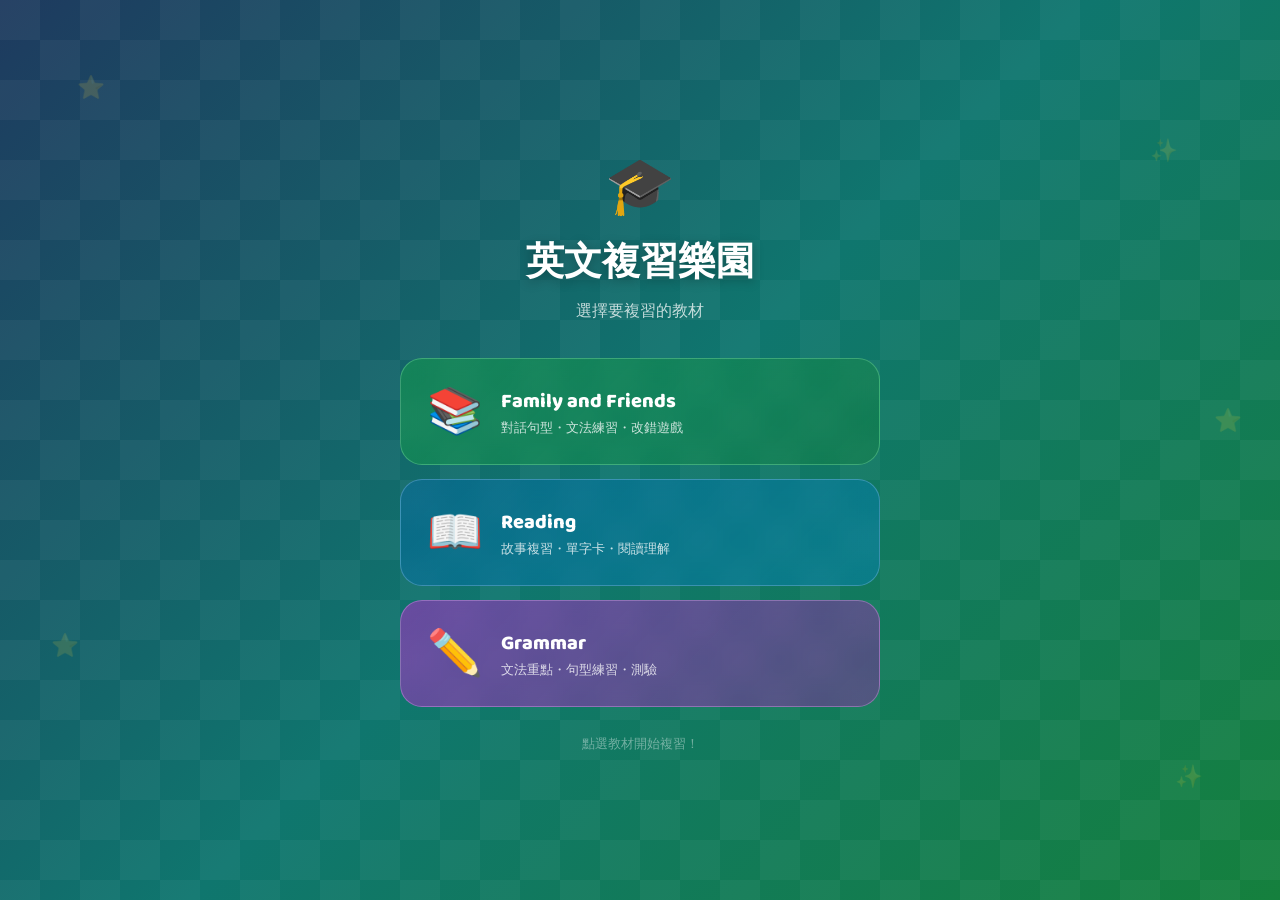
==== commit 17fe1fc0: "add home page and other pages" ====
--- a/index.html
+++ b/index.html
@@ -3,461 +3,99 @@
 <head>
 <meta charset="UTF-8">
 <meta name="viewport" content="width=device-width, initial-scale=1.0">
-<title>英文複習 Unit 1–6</title>
+<title>英文複習樂園</title>
 <style>
 @import url('https://fonts.googleapis.com/css2?family=Nunito:wght@400;700;900&family=Baloo+2:wght@700;800&display=swap');
-:root{
-  --u1:#FF8C00;--u1l:#fff3e0;--u1d:#c66000;
-  --u2:#7C3AED;--u2l:#f3f0ff;--u2d:#5b21b6;
-  --u3:#16a34a;--u3l:#f0fdf4;--u3d:#14532d;
-  --u4:#dc2626;--u4l:#fff1f2;--u4d:#991b1b;
-  --u5:#0369a1;--u5l:#f0f9ff;--u5d:#0c4a6e;
-  --u6:#c026d3;--u6l:#fdf4ff;--u6d:#86198f;
-  --grass:#22c55e;--red:#ef4444;--dark:#1e293b;
-  --teal:#14b8a6;--pink:#ec4899;--sun:#fbbf24;
+*{margin:0;padding:0;box-sizing:border-box}
+body{
+  font-family:'Nunito',sans-serif;
+  min-height:100vh;
+  background:linear-gradient(135deg,#1e3a5f 0%,#0f766e 50%,#15803d 100%);
+  display:flex;flex-direction:column;align-items:center;justify-content:center;
+  padding:24px 16px;overflow:hidden;position:relative;
 }
-*{margin:0;padding:0;box-sizing:border-box}
-body{font-family:'Nunito',sans-serif;min-height:100vh;overflow-x:hidden;background:#f0f9ff}
-#landing{min-height:100vh;background:linear-gradient(160deg,#0ea5e9 0%,#7c3aed 30%,#dc2626 60%,#c026d3 80%,#f59e0b 100%);display:flex;flex-direction:column;align-items:center;justify-content:center;padding:20px 16px;position:relative;overflow:hidden}
-#landing::before{content:'';position:absolute;inset:0;background:url("data:image/svg+xml,%3Csvg width='60' height='60' viewBox='0 0 60 60' xmlns='http://www.w3.org/2000/svg'%3E%3Cg fill='%23ffffff' fill-opacity='0.06'%3E%3Cpath d='M36 34v-4h-2v4h-4v2h4v4h2v-4h4v-2h-4zm0-30V0h-2v4h-4v2h4v4h2V6h4V4h-4zM6 34v-4H4v4H0v2h4v4h2v-4h4v-2H6zM6 4V0H4v4H0v2h4v4h2V6h4V4H6z'/%3E%3C/g%3E%3C/svg%3E")}
-.ltitle{font-family:'Baloo 2',cursive;font-size:2.3em;color:white;text-shadow:3px 3px 0 rgba(0,0,0,.25);text-align:center;margin-bottom:4px;position:relative}
-.lsub{color:rgba(255,255,255,.85);font-size:.93em;margin-bottom:22px;text-align:center;position:relative}
-.ugrid{display:grid;grid-template-columns:1fr 1fr;gap:9px;width:100%;max-width:420px;position:relative}
-.ugrid-full{grid-column:1/-1}
-.ubtn{border:none;border-radius:16px;padding:13px 16px;cursor:pointer;font-family:'Baloo 2',cursive;font-size:.97em;display:flex;align-items:center;gap:11px;transition:transform .2s,box-shadow .2s;box-shadow:0 5px 16px rgba(0,0,0,.2);color:white}
-.ubtn:hover{transform:translateY(-3px) scale(1.02);box-shadow:0 9px 22px rgba(0,0,0,.28)}
-.ubtn .icon{font-size:1.6em}
-.ubtn .lbl .un{font-size:.68em;opacity:.85}
-.ubtn .lbl .uname{font-size:.93em}
-.bu1{background:linear-gradient(135deg,#FF8C00,#ff6b35)}
-.bu2{background:linear-gradient(135deg,#7C3AED,#5b21b6)}
-.bu3{background:linear-gradient(135deg,#16a34a,#15803d)}
-.bu4{background:linear-gradient(135deg,#dc2626,#b91c1c)}
-.bu5{background:linear-gradient(135deg,#0369a1,#0284c7)}
-.bu6{background:linear-gradient(135deg,#c026d3,#a21caf)}
-.ball{background:linear-gradient(135deg,#f59e0b,#22c55e)}
-#app{display:none;max-width:820px;margin:0 auto;padding:13px}
-body.mu1{background:linear-gradient(180deg,#fff9f0,#ffe5c0)}
-body.mu2{background:linear-gradient(180deg,#f3f0ff,#ddd6fe)}
-body.mu3{background:linear-gradient(180deg,#f0fdf4,#bbf7d0)}
-body.mu4{background:linear-gradient(180deg,#fff1f2,#fecdd3)}
-body.mu5{background:linear-gradient(180deg,#f0f9ff,#bae6fd)}
-body.mu6{background:linear-gradient(180deg,#fdf4ff,#f5d0fe)}
-body.mall{background:linear-gradient(180deg,#e0f2fe,#dcfce7)}
-.aheader{display:flex;align-items:center;gap:9px;margin-bottom:14px;flex-wrap:wrap}
-.backbtn{background:white;border:none;border-radius:50%;width:38px;height:38px;font-size:1.1em;cursor:pointer;box-shadow:0 3px 9px rgba(0,0,0,.12);display:flex;align-items:center;justify-content:center;transition:transform .2s}
-.backbtn:hover{transform:scale(1.1)}
-.atitle{font-family:'Baloo 2',cursive;font-size:1.3em;color:var(--dark)}
-.badges{display:flex;gap:5px;flex-wrap:wrap}
-.bdg{padding:3px 9px;border-radius:11px;font-size:.74em;font-weight:700;font-family:'Baloo 2',cursive;color:white}
-.b1{background:var(--u1)}.b2{background:var(--u2)}.b3{background:var(--u3)}.b4{background:var(--u4)}.b5{background:var(--u5)}.b6{background:var(--u6)}
-.tabs{display:flex;gap:5px;justify-content:center;margin-bottom:14px;flex-wrap:wrap}
-.tab{background:rgba(255,255,255,.7);border:2.5px solid white;border-radius:18px;padding:7px 14px;font-family:'Baloo 2',cursive;font-size:.88em;font-weight:700;cursor:pointer;transition:all .22s;color:var(--dark)}
-.tab:hover{background:white;transform:translateY(-2px)}
-.tab.active{background:white;transform:translateY(-2px);box-shadow:0 4px 11px rgba(0,0,0,.11)}
-body.mu1 .tab.active{color:var(--u1);border-color:var(--u1)}
-body.mu2 .tab.active{color:var(--u2);border-color:var(--u2)}
-body.mu3 .tab.active{color:var(--u3);border-color:var(--u3)}
-body.mu4 .tab.active{color:var(--u4);border-color:var(--u4)}
-body.mu5 .tab.active{color:var(--u5);border-color:var(--u5)}
-body.mu6 .tab.active{color:var(--u6);border-color:var(--u6)}
-body.mall .tab.active{color:#0ea5e9;border-color:#0ea5e9}
-.card{background:rgba(255,255,255,.93);border-radius:19px;padding:18px;margin-bottom:14px;box-shadow:0 5px 18px rgba(0,0,0,.1);animation:sup .38s ease}
-@keyframes sup{from{transform:translateY(18px);opacity:0}to{transform:translateY(0);opacity:1}}
-.card h2{font-family:'Baloo 2',cursive;font-size:1.22em;color:var(--dark);margin-bottom:10px}
-.sstep{display:flex;align-items:flex-start;gap:9px;padding:9px 11px;border-radius:11px;margin-bottom:7px;background:#fafafa;transition:transform .2s}
-.sstep:hover{transform:translateX(4px)}
-.snum{color:white;font-family:'Baloo 2',cursive;font-weight:800;font-size:.95em;width:29px;height:29px;border-radius:50%;display:flex;align-items:center;justify-content:center;flex-shrink:0}
-.su1 .snum{background:var(--u1)}.su2 .snum{background:var(--u2)}.su3 .snum{background:var(--u3)}.su4 .snum{background:var(--u4)}.su5 .snum{background:var(--u5)}.su6 .snum{background:var(--u6)}
-.sstep p{font-size:.92em;color:var(--dark);line-height:1.5}
-.sstep .zh{font-size:.8em;color:#888}
-.hl{font-weight:800}
-.h1{color:var(--u1)}.h2{color:var(--u2)}.h3{color:var(--u3)}.h4{color:var(--u4)}.h5{color:var(--u5)}.h6{color:var(--u6)}
-.slbl{font-family:'Baloo 2',cursive;font-size:.95em;padding:4px 12px;border-radius:11px;display:inline-block;margin-bottom:8px;font-weight:800}
-.sl1{background:var(--u1l);color:var(--u1d)}.sl2{background:var(--u2l);color:var(--u2d)}.sl3{background:var(--u3l);color:var(--u3d)}.sl4{background:var(--u4l);color:var(--u4d)}.sl5{background:var(--u5l);color:var(--u5d)}.sl6{background:var(--u6l);color:var(--u6d)}
-.si{border-radius:10px;padding:8px 12px;margin-bottom:7px;border-left:4px solid}
-.vgrid{display:grid;grid-template-columns:repeat(3,1fr);gap:8px}
-.vc{background:#f8faff;border-radius:12px;padding:10px 6px;text-align:center;border:2.5px solid #e8eef8;cursor:pointer;transition:all .22s;position:relative;overflow:hidden}
-.vc:hover{transform:scale(1.06)}
-.vc .em{font-size:1.75em;display:block;margin-bottom:3px}
-.vc .wd{font-family:'Baloo 2',cursive;font-size:.88em;font-weight:800;color:var(--dark)}
-.vc .mn{font-size:.72em;color:#999;margin-top:2px}
-.vc .fs{position:absolute;inset:0;border-radius:11px;display:flex;align-items:center;justify-content:center;flex-direction:column;opacity:0;transition:opacity .22s;color:white;font-weight:700;font-size:.95em}
-.vc:hover .fs{opacity:1}
-.vc1:hover{border-color:var(--u1)}.vc1 .fs{background:var(--u1)}
-.vc2:hover{border-color:var(--u2)}.vc2 .fs{background:var(--u2)}
-.vc3:hover{border-color:var(--u3)}.vc3 .fs{background:var(--u3)}
-.vc4:hover{border-color:var(--u4)}.vc4 .fs{background:var(--u4)}
-.vc5:hover{border-color:var(--u5)}.vc5 .fs{background:var(--u5)}
-.vc6:hover{border-color:var(--u6)}.vc6 .fs{background:var(--u6)}
-.gsgrid{display:flex;flex-direction:column;gap:8px}
-.gsbtn{border:none;border-radius:13px;padding:12px 14px;font-family:'Baloo 2',cursive;font-size:.93em;font-weight:700;cursor:pointer;text-align:left;color:white;transition:transform .2s,box-shadow .2s;box-shadow:0 4px 10px rgba(0,0,0,.13)}
-.gsbtn:hover{transform:translateY(-2px);box-shadow:0 7px 14px rgba(0,0,0,.2)}
-.gsb1{background:linear-gradient(135deg,#f59e0b,#ef4444)}.gsb2{background:linear-gradient(135deg,#22c55e,#0ea5e9)}.gsb3{background:linear-gradient(135deg,#8b5cf6,#ec4899)}.gsb4{background:linear-gradient(135deg,#0ea5e9,#14b8a6)}
-.gamesec{display:none}.gamesec.active{display:block}
-.marea{display:flex;gap:12px;flex-wrap:wrap}
-.mcol{display:flex;flex-direction:column;gap:7px;flex:1;min-width:105px}
-.mi{padding:8px 11px;border-radius:11px;font-family:'Baloo 2',cursive;font-size:.87em;font-weight:700;cursor:pointer;border:2.5px solid transparent;text-align:center;transition:all .22s}
-.mw{background:#fff3e0;border-color:#fde68a;color:var(--dark)}.md{background:#f0fdf4;border-color:#bbf7d0;color:var(--dark);font-size:.82em}
-.mi.sel{transform:scale(1.04);box-shadow:0 3px 10px rgba(0,0,0,.14);border-color:var(--sun)!important}
-.mi.cor{background:#dcfce7;border-color:#22c55e!important;color:#166534}
-.mi.wrg{background:#fee2e2;border-color:#ef4444!important;animation:shk .3s}
-@keyframes shk{0%,100%{transform:translateX(0)}25%{transform:translateX(-5px)}75%{transform:translateX(5px)}}
-.sarea{display:flex;flex-direction:column;gap:9px}
-.sitem{background:#f8f9ff;border-radius:11px;padding:11px;border:2px solid #e0e8ff;font-size:.92em;line-height:2.1}
-.bk{display:inline-block;min-width:72px;text-align:center;border-bottom:3px solid var(--sun);padding:1px 6px;border-radius:5px;cursor:pointer;font-family:'Baloo 2',cursive;font-weight:700;transition:background .2s}
-.wcs{display:flex;flex-wrap:wrap;gap:5px;margin-top:8px}
-.wchip{background:var(--sun);color:var(--dark);font-family:'Baloo 2',cursive;font-weight:700;padding:4px 11px;border-radius:14px;cursor:pointer;border:none;font-size:.85em;transition:all .16s}
-.wchip:hover{background:var(--u1);color:white;transform:scale(1.05)}.wchip.used{opacity:.35;pointer-events:none}
-.utag{font-size:.65em;padding:2px 6px;border-radius:8px;font-weight:700;margin-left:3px;vertical-align:middle}
-.t1{background:var(--u1l);color:var(--u1d)}.t2{background:var(--u2l);color:var(--u2d)}.t3{background:var(--u3l);color:var(--u3d)}.t4{background:var(--u4l);color:var(--u4d)}.t5{background:var(--u5l);color:var(--u5d)}.t6{background:var(--u6l);color:var(--u6d)}
-.olist{display:flex;flex-direction:column;gap:7px}
-.oitem{display:flex;align-items:center;gap:8px;background:white;border:2.5px solid #e2e8f0;border-radius:11px;padding:9px 11px;transition:all .2s}
-.oitem:hover{border-color:#a78bfa;box-shadow:0 3px 8px rgba(124,58,237,.12)}
-.otxt{font-weight:700;font-size:.9em;color:var(--dark);flex:1}
-.obtns button{border:none;border-radius:6px;padding:3px 7px;cursor:pointer;font-size:.91em;transition:transform .14s;margin-left:2px}
-.obtns button:hover{transform:scale(1.15)}
-.bup{background:var(--u2);color:white}.bdn{background:var(--teal);color:white}
-.qq{background:#fafafa;border-radius:12px;padding:12px;margin-bottom:9px;border-left:5px solid}
-.qq .qtext{font-weight:700;font-size:.92em;color:var(--dark);margin-bottom:7px}
-.qopts{display:flex;flex-direction:column;gap:5px}
-.qopt{padding:7px 11px;border-radius:9px;border:2px solid #e2e8f0;background:white;cursor:pointer;font-weight:700;transition:all .16s;text-align:left;font-family:'Nunito',sans-serif;font-size:.87em}
-.qopt:hover{border-color:#a78bfa;background:#f5f3ff}
-.qopt.cor{background:#dcfce7;border-color:#22c55e}.qopt.wrg{background:#fee2e2;border-color:#ef4444}
-.btn{display:inline-block;padding:8px 16px;border-radius:17px;font-family:'Baloo 2',cursive;font-weight:700;font-size:.89em;cursor:pointer;border:none;transition:all .22s;margin:3px}
-.bprim{background:var(--u1);color:white}.bprim:hover{transform:translateY(-2px)}
-.bpur{background:var(--u2);color:white}.bpur:hover{transform:translateY(-2px)}
-.bgr{background:#e2e8f0;color:var(--dark)}.bgr:hover{background:#cbd5e1}
-.bgrn{background:var(--grass);color:white}.bgrn:hover{transform:translateY(-2px)}
-.sboard{text-align:center;padding:11px;border-radius:12px;margin-top:10px;background:linear-gradient(135deg,#fff9c4,#fff0f8);font-family:'Baloo 2',cursive}
-.snum{font-size:1.7em;font-weight:800;color:var(--u1)}.stars{font-size:1.5em}
-.pov{display:none;position:fixed;inset:0;background:rgba(0,0,0,.44);z-index:999;align-items:center;justify-content:center}
-.pov.show{display:flex}
-.pop{background:white;border-radius:20px;padding:25px;text-align:center;max-width:275px;width:90%;animation:pin .3s ease;box-shadow:0 12px 34px rgba(0,0,0,.2)}
-@keyframes pin{from{transform:scale(.5);opacity:0}70%{transform:scale(1.07)}to{transform:scale(1);opacity:1}}
-.pop .be{font-size:3.3em;margin-bottom:8px}
-.pop h3{font-family:'Baloo 2',cursive;font-size:1.38em;color:var(--dark)}
-.pop p{color:#888;margin-top:4px;font-size:.89em}
-.sec{display:none}.sec.active{display:block}
-table{width:100%;border-collapse:collapse;font-size:.82em}
-th{font-family:'Baloo 2',cursive;padding:6px 8px}
-td{padding:5px 8px}
-@media(max-width:500px){.vgrid{grid-template-columns:repeat(2,1fr)}.ltitle{font-size:1.82em}.ugrid{grid-template-columns:1fr}}
+body::before{
+  content:'';position:absolute;inset:0;
+  background:url("data:image/svg+xml,%3Csvg width='80' height='80' viewBox='0 0 80 80' xmlns='http://www.w3.org/2000/svg'%3E%3Cg fill='%23ffffff' fill-opacity='0.04'%3E%3Cpath d='M0 0h40v40H0zm40 40h40v40H40z'/%3E%3C/g%3E%3C/svg%3E");
+}
+/* Floating stars */
+.star{position:fixed;color:rgba(255,255,255,.15);font-size:1.4em;animation:twinkle 4s ease-in-out infinite;pointer-events:none}
+@keyframes twinkle{0%,100%{opacity:.1;transform:scale(1)}50%{opacity:.4;transform:scale(1.3)}}
+
+.container{position:relative;z-index:1;width:100%;max-width:480px;text-align:center}
+.logo{font-size:3.5em;margin-bottom:8px;animation:bounce .8s ease}
+@keyframes bounce{0%{transform:scale(0)}70%{transform:scale(1.15)}100%{transform:scale(1)}}
+h1{font-family:'Baloo 2',cursive;font-size:2.4em;color:white;text-shadow:0 3px 12px rgba(0,0,0,.3);margin-bottom:6px}
+.sub{color:rgba(255,255,255,.75);font-size:.97em;margin-bottom:36px}
+
+.cards{display:flex;flex-direction:column;gap:14px}
+.card{
+  background:rgba(255,255,255,.12);
+  backdrop-filter:blur(10px);
+  border:1.5px solid rgba(255,255,255,.25);
+  border-radius:22px;padding:22px 26px;
+  cursor:pointer;text-decoration:none;
+  display:flex;align-items:center;gap:18px;
+  transition:transform .25s,background .25s,box-shadow .25s;
+  color:white;
+}
+.card:hover{
+  transform:translateY(-4px) scale(1.02);
+  background:rgba(255,255,255,.22);
+  box-shadow:0 12px 32px rgba(0,0,0,.25);
+}
+.card .ci{font-size:2.8em;flex-shrink:0}
+.card .ct{text-align:left}
+.card .cn{font-family:'Baloo 2',cursive;font-size:1.25em;font-weight:800}
+.card .cd{font-size:.82em;opacity:.78;margin-top:2px}
+
+.ff-card{background:linear-gradient(135deg,rgba(22,163,74,.5),rgba(21,128,61,.4));border-color:rgba(134,239,172,.35)}
+.ff-card:hover{background:linear-gradient(135deg,rgba(22,163,74,.7),rgba(21,128,61,.6))}
+.rd-card{background:linear-gradient(135deg,rgba(3,105,161,.5),rgba(2,132,199,.4));border-color:rgba(147,197,253,.35)}
+.rd-card:hover{background:linear-gradient(135deg,rgba(3,105,161,.7),rgba(2,132,199,.6))}
+.gr-card{background:linear-gradient(135deg,rgba(192,38,211,.5),rgba(162,28,175,.4));border-color:rgba(240,171,252,.35)}
+.gr-card:hover{background:linear-gradient(135deg,rgba(192,38,211,.7),rgba(162,28,175,.6))}
+
+.footer{margin-top:28px;color:rgba(255,255,255,.4);font-size:.8em}
 </style>
 </head>
 <body>
+<span class="star" style="top:8%;left:6%;animation-delay:0s">⭐</span>
+<span class="star" style="top:15%;right:8%;animation-delay:.8s">✨</span>
+<span class="star" style="top:70%;left:4%;animation-delay:1.6s">⭐</span>
+<span class="star" style="bottom:12%;right:6%;animation-delay:.4s">✨</span>
+<span class="star" style="top:45%;right:3%;animation-delay:2s">⭐</span>
 
-<div id="landing">
-  <div class="ltitle">🎓 英文複習樂園</div>
-  <div class="lsub">選擇要複習的 Unit！</div>
-  <div class="ugrid">
-    <button class="ubtn bu1" onclick="enter('u1')"><span class="icon">🐣</span><div class="lbl"><div class="un">Unit 1</div><div class="uname">Fly Away!</div></div></button>
-    <button class="ubtn bu2" onclick="enter('u2')"><span class="icon">🐍</span><div class="lbl"><div class="un">Unit 2</div><div class="uname">Nate Is Late</div></div></button>
-    <button class="ubtn bu3" onclick="enter('u3')"><span class="icon">🌱</span><div class="lbl"><div class="un">Unit 3</div><div class="uname">The Family Garden</div></div></button>
-    <button class="ubtn bu4" onclick="enter('u4')"><span class="icon">🧤</span><div class="lbl"><div class="un">Unit 4</div><div class="uname">The Lost Mitten</div></div></button>
-    <button class="ubtn bu5" onclick="enter('u5')"><span class="icon">🏠</span><div class="lbl"><div class="un">Unit 5</div><div class="uname">Life at Home</div></div></button>
-    <button class="ubtn bu6" onclick="enter('u6')"><span class="icon">🍞</span><div class="lbl"><div class="un">Unit 6</div><div class="uname">A Look at Breakfast</div></div></button>
-    <button class="ubtn ball ugrid-full" onclick="enter('all')"><span class="icon">⭐</span><div class="lbl"><div class="un">Unit 1–6</div><div class="uname">全部一起複習！</div></div></button>
-  </div>
-</div>
+<div class="container">
+  <div class="logo">🎓</div>
+  <h1>英文複習樂園</h1>
+  <p class="sub">選擇要複習的教材</p>
 
-<div id="app">
-  <div class="aheader">
-    <button class="backbtn" onclick="goHome()">←</button>
-    <div class="atitle" id="atitle">複習</div>
-    <div class="badges" id="abadges"></div>
-  </div>
-  <div class="tabs">
-    <button class="tab active" onclick="stab('review',this)">📖 複習重點</button>
-    <button class="tab" onclick="stab('vocab',this)">🔤 單字卡</button>
-    <button class="tab" onclick="stab('games',this)">🎮 遊戲</button>
+  <div class="cards">
+    <a class="card ff-card" href="ff-review.html">
+      <span class="ci">📚</span>
+      <div class="ct">
+        <div class="cn">Family and Friends</div>
+        <div class="cd">對話句型・文法練習・改錯遊戲</div>
+      </div>
+    </a>
+    <a class="card rd-card" href="reading-review.html">
+      <span class="ci">📖</span>
+      <div class="ct">
+        <div class="cn">Reading</div>
+        <div class="cd">故事複習・單字卡・閱讀理解</div>
+      </div>
+    </a>
+    <a class="card gr-card" href="grammar-review.html">
+      <span class="ci">✏️</span>
+      <div class="ct">
+        <div class="cn">Grammar</div>
+        <div class="cd">文法重點・句型練習・測驗</div>
+      </div>
+    </a>
   </div>
 
-  <!-- REVIEW -->
-  <div id="sec-review" class="sec active">
-
-    <div id="rv1" class="card" style="display:none">
-      <h2>📚 Unit 1「Fly Away!」</h2>
-      <div class="slbl sl1">🐣 故事大綱</div>
-      <div class="sstep su1"><div class="snum">1</div><div><p>🪹 A mother and father bird <span class="hl h1">make a nest</span>.</p><p class="zh">鳥媽媽和鳥爸爸築巢。</p></div></div>
-      <div class="sstep su1"><div class="snum">2</div><div><p>🥚 The mother bird <span class="hl h1">lays four eggs</span> and keeps them <span class="hl h1">warm</span>.</p><p class="zh">生四顆蛋，保持溫暖。</p></div></div>
-      <div class="sstep su1"><div class="snum">3</div><div><p>🐍 A snake wants to eat the eggs! Mother bird stops it with her <span class="hl h1">beak</span>.</p><p class="zh">蛇想吃蛋！鳥媽媽用嘴喙阻止牠。</p></div></div>
-      <div class="sstep su1"><div class="snum">4</div><div><p>🐛 Baby birds come out. Parents give them <span class="hl h1">worms</span>.</p><p class="zh">小鳥孵出，爸媽餵蟲子。</p></div></div>
-      <div class="sstep su1"><div class="snum">5</div><div><p>🪶 Little birds grow <span class="hl h1">feathers</span>. Parents keep them <span class="hl h1">safe</span>.</p><p class="zh">長出羽毛，爸媽保護牠們。</p></div></div>
-      <div class="sstep su1"><div class="snum">6</div><div><p>🕊️ Birds are big and strong. Time to <span class="hl h1">fly away</span>!</p><p class="zh">長大變強壯，飛走了！</p></div></div>
-      <div style="margin-top:12px">
-        <div class="slbl sl1">💬 重要句子</div>
-        <div class="si" style="background:#fff9f0;border-color:var(--u1)"><b>Mother birds <span class="h1">lay</span> eggs.</b></div>
-        <div class="si" style="background:#f0fff4;border-color:var(--grass)"><b>When baby birds grow feathers, they <span style="color:var(--grass)">leave</span> the nest.</b></div>
-        <div class="si" style="background:#fff0f8;border-color:var(--pink)"><b>I grow and get <span style="color:var(--pink)">smarter / taller / bigger / stronger</span>.</b></div>
-      </div>
-    </div>
-
-    <div id="rv2" class="card" style="display:none">
-      <h2>📚 Unit 2「Nate Is Late」</h2>
-      <div class="slbl sl2">🐍 故事大綱</div>
-      <div class="sstep su2"><div class="snum">1</div><div><p>⏰ Nate <span class="hl h2">wakes up</span> at <span class="hl h2">8:00</span>. Meeting friends at 10:30.</p><p class="zh">八點起床，約好十點半見朋友。</p></div></div>
-      <div class="sstep su2"><div class="snum">2</div><div><p>🛁 Nate <span class="hl h2">takes a bath</span> with bubbles at 8:15.</p><p class="zh">八點十五分泡泡浴。</p></div></div>
-      <div class="sstep su2"><div class="snum">3</div><div><p>🏃 He leaves home <span class="hl h2">early</span> at 8:30.</p><p class="zh">八點半提早出門。</p></div></div>
-      <div class="sstep su2"><div class="snum">4</div><div><p>🐸 It's hot. Nate <span class="hl h2">takes a nap</span> at 9:30.</p><p class="zh">很熱，九點半睡午覺。</p></div></div>
-      <div class="sstep su2"><div class="snum">5</div><div><p>😱 It's 10:00! Nate <span class="hl h2">hurries</span>. He doesn't want to be <span class="hl h2">late</span>.</p><p class="zh">十點了！趕快跑！</p></div></div>
-      <div class="sstep su2"><div class="snum">6</div><div><p>📚 Friends wait at 10:45. They enjoy the story together!</p><p class="zh">朋友在等，一起聽故事！</p></div></div>
-      <div style="margin-top:12px">
-        <div class="slbl sl2">⏱️ 時間表</div>
-        <div style="overflow-x:auto"><table>
-          <tr style="background:var(--u2);color:white"><th>時間</th><th>做什麼</th><th>英文</th></tr>
-          <tr style="background:var(--u2l)"><td><b>⏰ 8:00</b></td><td>起床</td><td style="color:var(--u2);font-weight:700">wakes up</td></tr>
-          <tr><td><b>🛁 8:15</b></td><td>洗澡</td><td style="color:var(--u2);font-weight:700">takes a bath</td></tr>
-          <tr style="background:var(--u2l)"><td><b>🏃 8:30</b></td><td>提早出門</td><td style="color:var(--u2);font-weight:700">leaves early</td></tr>
-          <tr><td><b>😴 9:30</b></td><td>睡午覺</td><td style="color:var(--u2);font-weight:700">takes a nap</td></tr>
-          <tr style="background:var(--u2l)"><td><b>🏃💨 10:00</b></td><td>趕快跑</td><td style="color:var(--u2);font-weight:700">hurries</td></tr>
-          <tr><td><b>📚 10:45</b></td><td>聽故事</td><td style="color:var(--u2);font-weight:700">enjoys story</td></tr>
-        </table></div>
-      </div>
-    </div>
-
-    <div id="rv3" class="card" style="display:none">
-      <h2>📚 Unit 3「The Family Garden」</h2>
-      <div class="slbl sl3">🌱 故事大綱</div>
-      <div class="sstep su3"><div class="snum">1</div><div><p>🏡 Beth and Mike <span class="hl h3">want to make a garden</span>.</p><p class="zh">想做花園！</p></div></div>
-      <div class="sstep su3"><div class="snum">2</div><div><p>⛏️ Mom and Dad <span class="hl h3">dig</span>. Mike and Grandpa put <span class="hl h3">seeds and plants</span> in the garden.</p><p class="zh">爸媽挖土，Mike和爺爺種植。</p></div></div>
-      <div class="sstep su3"><div class="snum">3</div><div><p>🚿 Beth uses a <span class="hl h3">watering can</span> to water the seeds.</p><p class="zh">Beth 用澆水壺澆水。</p></div></div>
-      <div class="sstep su3"><div class="snum">4</div><div><p>🌿 Plants <span class="hl h3">grow fast</span>. <span class="hl h3">Vines</span> have buds → become <span class="hl h3">vegetables</span>!</p><p class="zh">植物長快，藤蔓變蔬菜！</p></div></div>
-      <div class="sstep su3"><div class="snum">5</div><div><p>🧺 They <span class="hl h3">pick</span> vegetables. They <span class="hl h3">taste good</span>!</p><p class="zh">採摘蔬菜，好好吃！</p></div></div>
-      <div class="sstep su3"><div class="snum">6</div><div><p>🎁 They <span class="hl h3">give</span> some to Mrs. White. She is very happy!</p><p class="zh">送給 White 奶奶，她很開心！</p></div></div>
-      <div style="margin-top:12px">
-        <div class="slbl sl3">📋 First → Next → Then → Last</div>
-        <div class="si" style="background:var(--u3l);border-color:var(--u3)"><b><span class="h3">First</span>：全家一起做花園。</b></div>
-        <div class="si" style="background:var(--u3l);border-color:var(--u3)"><b><span class="h3">Next</span>：植物長得很快。</b></div>
-        <div class="si" style="background:var(--u3l);border-color:var(--u3)"><b><span class="h3">Then</span>：全家採蔬菜。</b></div>
-        <div class="si" style="background:var(--u3l);border-color:var(--u3)"><b><span class="h3">Last</span>：送蔬菜給 Mrs. White。</b></div>
-      </div>
-    </div>
-
-    <div id="rv4" class="card" style="display:none">
-      <h2>📚 Unit 4「The Lost Mitten」</h2>
-      <div class="slbl sl4">🧤 故事大綱</div>
-      <div class="sstep su4"><div class="snum">1</div><div><p>🧤 Lance gets new <span class="hl h4">mittens</span>. He goes out but <span class="hl h4">loses</span> one!</p><p class="zh">Lance 的新手套掉了！</p></div></div>
-      <div class="sstep su4"><div class="snum">2</div><div><p>🐭 Five mice find it. They want to <span class="hl h4">hide</span>. They go inside.</p><p class="zh">五隻老鼠找到，躲進去。</p></div></div>
-      <div class="sstep su4"><div class="snum">3</div><div><p>🐰 Rabbit wants to <span class="hl h4">sleep</span>. He goes in with the mice.</p><p class="zh">兔子想睡覺，也鑽進去。</p></div></div>
-      <div class="sstep su4"><div class="snum">4</div><div><p>🦔 <span class="hl h4">Hedgehog</span> is <span class="hl h4">cold</span>. He goes in too.</p><p class="zh">刺蝟很冷，也鑽進去。</p></div></div>
-      <div class="sstep su4"><div class="snum">5</div><div><p>🐻 Bear is <span class="hl h4">tired</span>. She goes in. It's <span class="hl h4">crowded</span>!</p><p class="zh">熊很累，也進去。好擠！</p></div></div>
-      <div class="sstep su4"><div class="snum">6</div><div><p>🦗 <span class="hl h4">Cricket</span> goes in. Rip! Snap! <span class="hl h4">POP</span>! Mitten is gone!</p><p class="zh">蟋蟀也進去。啪！手套炸掉了！</p></div></div>
-      <div style="margin-top:12px">
-        <div class="slbl sl4">🔗 原因→結果（Cause &amp; Effect）</div>
-        <div class="si" style="background:var(--u4l);border-color:var(--u4)"><b>Lance loses mitten → <span class="h4">Mice hide inside</span></b></div>
-        <div class="si" style="background:var(--u4l);border-color:var(--u4)"><b>Bear is tired → <span class="h4">She goes in the mitten</span></b></div>
-        <div class="si" style="background:var(--u4l);border-color:var(--u4)"><b>Cricket goes in → <span class="h4">Too crowded → mitten POPS!</span></b></div>
-      </div>
-    </div>
-
-    <div id="rv5" class="card" style="display:none">
-      <h2>📚 Unit 5「Life at Home」</h2>
-      <div class="slbl sl5">🏠 課文大綱（非小說）</div>
-      <div class="sstep su5"><div class="snum">1</div><div><p>🏘️ Life is <span class="hl h5">different</span> now. Houses are <span class="hl h5">bigger</span> with more rooms.</p><p class="zh">現在生活不同了，房子更大更多房間。</p></div></div>
-      <div class="sstep su5"><div class="snum">2</div><div><p>🔥→🍳 Past: cooked on a <b>fire</b>. Now: cook on a <span class="hl h5">stove</span>.</p><p class="zh">以前用火煮，現在用爐子。</p></div></div>
-      <div class="sstep su5"><div class="snum">3</div><div><p>🧵→🛒 Past: <b>made</b> own clothes. Now: <span class="hl h5">buy</span> in a store.</p><p class="zh">以前自己做衣服，現在去店裡買。</p></div></div>
-      <div class="sstep su5"><div class="snum">4</div><div><p>🪣→🚰 Past: washed in a <b>tub</b>. Now: use a <span class="hl h5">sink</span>.</p><p class="zh">以前用水桶洗碗，現在用水槽。</p></div></div>
-      <div class="sstep su5"><div class="snum">5</div><div><p>😊 Life now is <span class="hl h5">easier</span> than in the past!</p><p class="zh">現在的生活比以前容易！</p></div></div>
-      <div style="margin-top:12px">
-        <div class="slbl sl5">🔄 過去 vs 現在</div>
-        <div style="overflow-x:auto"><table>
-          <tr style="background:var(--u5);color:white"><th>項目</th><th>🕰️ 過去</th><th>✨ 現在</th></tr>
-          <tr style="background:var(--u5l)"><td><b>🏠 房子</b></td><td>one room</td><td style="color:var(--u5);font-weight:700">bigger / more rooms</td></tr>
-          <tr><td><b>🍳 煮飯</b></td><td>fire</td><td style="color:var(--u5);font-weight:700">stove</td></tr>
-          <tr style="background:var(--u5l)"><td><b>👗 衣服</b></td><td>made own</td><td style="color:var(--u5);font-weight:700">buy in store</td></tr>
-          <tr><td><b>🍽️ 洗碗</b></td><td>tub</td><td style="color:var(--u5);font-weight:700">sink</td></tr>
-        </table></div>
-      </div>
-    </div>
-
-    <div id="rv6" class="card" style="display:none">
-      <h2>📚 Unit 6「A Look at Breakfast」</h2>
-      <div class="slbl sl6">🍞 課文大綱（非小說）</div>
-      <div class="sstep su6"><div class="snum">1</div><div><p>🍞 I like <span class="hl h6">bread</span> for breakfast. Bread is made from <span class="hl h6">wheat</span>.</p><p class="zh">我喜歡吃麵包，麵包是由小麥做的。</p></div></div>
-      <div class="sstep su6"><div class="snum">2</div><div><p>🚜 Big <span class="hl h6">machines</span> pick the wheat. Then it is <span class="hl h6">crushed</span> to make <span class="hl h6">flour</span>.</p><p class="zh">大機器收割小麥，再磨成麵粉。</p></div></div>
-      <div class="sstep su6"><div class="snum">3</div><div><p>👨‍🍳 The <span class="hl h6">baker</span> makes bread with the flour.</p><p class="zh">麵包師用麵粉做麵包。</p></div></div>
-      <div class="sstep su6"><div class="snum">4</div><div><p>🍇 I <span class="hl h6">spread</span> grape jam on my bread. Farmers pick grapes → <span class="hl h6">crushed</span> → make jam.</p><p class="zh">我在麵包上抹葡萄果醬。農夫採葡萄→榨碎→做果醬。</p></div></div>
-      <div class="sstep su6"><div class="snum">5</div><div><p>🍊 I drink orange <span class="hl h6">juice</span>. Farmers pick oranges → <span class="hl h6">crushed</span> → make juice.</p><p class="zh">我喝柳橙汁。農夫採橘子→榨碎→做果汁。</p></div></div>
-      <div class="sstep su6"><div class="snum">6</div><div><p>🚚 Trucks take the food to stores. People buy the food for a <span class="hl h6">delicious</span> breakfast!</p><p class="zh">卡車把食物送到商店，人們買來享用美味早餐！</p></div></div>
-      <div style="margin-top:12px">
-        <div class="slbl sl6">🌾 食物的旅程（Farm to Table）</div>
-        <div style="overflow-x:auto"><table>
-          <tr style="background:var(--u6);color:white"><th>🍽️ 食物</th><th>🌱 原料來自</th><th>🏭 如何製作</th></tr>
-          <tr style="background:var(--u6l)"><td><b>🍞 Bread</b></td><td>wheat 小麥</td><td style="color:var(--u6d)">machines pick → crush → flour → baker makes bread</td></tr>
-          <tr><td><b>🍇 Grape Jam</b></td><td>grapes 葡萄</td><td style="color:var(--u6d)">farmers pick grapes → crush → jam</td></tr>
-          <tr style="background:var(--u6l)"><td><b>🍊 Orange Juice</b></td><td>oranges 橘子</td><td style="color:var(--u6d)">farmers pick oranges → crush → juice</td></tr>
-        </table></div>
-        <div style="margin-top:10px">
-          <div class="slbl sl6">💬 重要句子</div>
-          <div class="si" style="background:var(--u6l);border-color:var(--u6)"><b>Bread is made from <span class="h6">wheat</span>.</b> <span style="color:#999;font-size:.83em">麵包由小麥做成。</span></div>
-          <div class="si" style="background:var(--u6l);border-color:var(--u6)"><b>Big machines pick the wheat. It is <span class="h6">crushed</span> to make <span class="h6">flour</span>.</b></div>
-          <div class="si" style="background:var(--u6l);border-color:var(--u6)"><b>I <span class="h6">spread</span> grape jam on my bread.</b> <span style="color:#999;font-size:.83em">我在麵包上抹果醬。</span></div>
-          <div class="si" style="background:var(--u6l);border-color:var(--u6)"><b>People buy the food for a <span class="h6">delicious</span> breakfast.</b></div>
-        </div>
-      </div>
-    </div>
-  </div>
-
-  <!-- VOCAB -->
-  <div id="sec-vocab" class="sec">
-    <div class="card">
-      <h2>🔤 單字卡 <span style="font-size:.58em;color:#aaa">移上去看中文</span></h2>
-      <div id="vl1" style="display:none"><div class="slbl sl1">🐣 Unit 1</div></div><div class="vgrid" id="vg1"></div>
-      <div id="vl2" style="display:none;margin-top:12px"><div class="slbl sl2">🐍 Unit 2</div></div><div class="vgrid" id="vg2"></div>
-      <div id="vl3" style="display:none;margin-top:12px"><div class="slbl sl3">🌱 Unit 3</div></div><div class="vgrid" id="vg3"></div>
-      <div id="vl4" style="display:none;margin-top:12px"><div class="slbl sl4">🧤 Unit 4</div></div><div class="vgrid" id="vg4"></div>
-      <div id="vl5" style="display:none;margin-top:12px"><div class="slbl sl5">🏠 Unit 5</div></div><div class="vgrid" id="vg5"></div>
-      <div id="vl6" style="display:none;margin-top:12px"><div class="slbl sl6">🍞 Unit 6</div></div><div class="vgrid" id="vg6"></div>
-    </div>
-  </div>
-
-  <!-- GAMES -->
-  <div id="sec-games" class="sec">
-    <div id="gsel" class="card">
-      <h2>🎮 選遊戲！</h2>
-      <div class="gsgrid">
-        <button class="gsbtn gsb1" onclick="sg('match')">🔗 配對遊戲 — 單字配中文！</button>
-        <button class="gsbtn gsb2" onclick="sg('fill')">✏️ 填空遊戲 — 選單字填句子！</button>
-        <button class="gsbtn gsb3" onclick="sg('order')">🔢 排列遊戲 — 排出正確順序！</button>
-        <button class="gsbtn gsb4" onclick="sg('quiz')">❓ 問答測驗 — 回答課文問題！</button>
-      </div>
-    </div>
-    <div id="gm-match" class="gamesec"><div class="card">
-      <h2>🔗 配對遊戲</h2>
-      <p style="color:#888;font-size:.83em;margin-bottom:10px">先點左邊英文，再點右邊對應中文！</p>
-      <div class="marea"><div class="mcol" id="ml"></div><div class="mcol" id="mr"></div></div>
-      <div class="sboard" id="mscore" style="display:none"><div class="stars">🏆</div><div class="snum" id="msnum"></div><div>全部配對成功！</div></div>
-      <div style="text-align:center;margin-top:10px"><button class="btn bprim" onclick="rimatch()">🔄 再玩</button><button class="btn bgr" onclick="sgs()">← 選遊戲</button></div>
-    </div></div>
-    <div id="gm-fill" class="gamesec"><div class="card">
-      <h2>✏️ 填空遊戲</h2>
-      <p style="color:#888;font-size:.83em;margin-bottom:8px">先點句子裡的空格，再點下面的單字！</p>
-      <div class="wcs" id="fchips"></div>
-      <div class="sarea" id="fsents" style="margin-top:9px"></div>
-      <div class="sboard" id="fscore" style="display:none"><div class="stars">🎉🎉🎉</div><div style="font-weight:700;color:var(--grass)">全部答對啦！太棒了！</div></div>
-      <div style="text-align:center;margin-top:10px"><button class="btn bgrn" onclick="rifill()">🔄 再玩</button><button class="btn bgr" onclick="sgs()">← 選遊戲</button></div>
-    </div></div>
-    <div id="gm-order" class="gamesec"><div class="card">
-      <h2>🔢 排列遊戲</h2>
-      <p style="color:#888;font-size:.83em;margin-bottom:8px">把故事的正確順序排好！點 ↑↓ 移動。</p>
-      <div id="oulbl" style="margin-bottom:6px"></div>
-      <div class="olist" id="olist"></div>
-      <div style="text-align:center;margin-top:9px">
-        <button class="btn bpur" onclick="chkorder()">✅ 檢查答案</button>
-        <button class="btn bgr" onclick="riorder()">🔄 重排</button>
-        <button class="btn bgr" onclick="sgs()">← 選遊戲</button>
-      </div>
-      <div id="ores" style="display:none" class="sboard"><div class="stars" id="ostars"></div><div id="omsg" style="font-weight:700;font-size:.94em;margin-top:3px"></div></div>
-    </div></div>
-    <div id="gm-quiz" class="gamesec"><div class="card">
-      <h2>❓ 問答測驗</h2>
-      <p style="color:#888;font-size:.83em;margin-bottom:8px">選出正確答案！</p>
-      <div id="qqs"></div>
-      <div style="text-align:center;margin-top:9px">
-        <button class="btn" style="background:var(--teal);color:white" onclick="chkquiz()">✅ 檢查答案</button>
-        <button class="btn bgr" onclick="riquiz()">🔄 再玩</button>
-        <button class="btn bgr" onclick="sgs()">← 選遊戲</button>
-      </div>
-      <div id="qres" style="display:none" class="sboard"><div class="stars" id="qstars"></div><div class="snum" id="qsnum"></div><div id="qmsg"></div></div>
-    </div></div>
-  </div>
+  <p class="footer">點選教材開始複習！</p>
 </div>
-
-<div class="pov" id="pop"><div class="pop"><div class="be" id="pe">🎉</div><h3 id="pt"></h3><p id="pm"></p><button class="btn bprim" onclick="cpop()" style="margin-top:10px">太棒了！😊</button></div></div>
-
-<script>
-const V1=[{e:'🥚',w:'lay (eggs)',m:'生（蛋）'},{e:'🔥',w:'warm',m:'溫暖的'},{e:'🦅',w:'beak',m:'鳥嘴'},{e:'🪶',w:'feather',m:'羽毛'},{e:'✈️',w:'leave',m:'離開'},{e:'🛡️',w:'safe',m:'安全的'},{e:'📈',w:'taller',m:'更高的'},{e:'💪',w:'stronger',m:'更強壯'},{e:'🧠',w:'smarter',m:'更聰明'}];
-const V2=[{e:'⏰',w:'wake up',m:'起床'},{e:'🛁',w:'take a bath',m:'洗澡'},{e:'🌅',w:'early',m:'提早/早'},{e:'😴',w:'take a nap',m:'睡午覺'},{e:'🏃',w:'hurry',m:'趕快'},{e:'⌛',w:'late',m:'遲到/晚'}];
-const V3=[{e:'🌱',w:'plant',m:'植物/種植'},{e:'🚿',w:'watering can',m:'澆水壺'},{e:'📈',w:'grow',m:'生長'},{e:'🌿',w:'vine',m:'藤蔓'},{e:'🥕',w:'vegetables',m:'蔬菜'},{e:'🎁',w:'give',m:'送給'}];
-const V4=[{e:'🧤',w:'mitten',m:'連指手套'},{e:'❌',w:'lose',m:'失去/掉'},{e:'🦔',w:'hedgehog',m:'刺蝟'},{e:'😪',w:'tired',m:'疲倦的'},{e:'👥',w:'crowded',m:'擁擠的'},{e:'🦗',w:'cricket',m:'蟋蟀'}];
-const V5=[{e:'🔄',w:'different',m:'不同的'},{e:'🍳',w:'stove',m:'爐子'},{e:'📐',w:'bigger',m:'更大的'},{e:'🛒',w:'buy',m:'購買'},{e:'👨‍🍳',w:'cook',m:'煮飯'},{e:'🚰',w:'sink',m:'洗碗槽'}];
-const V6=[{e:'🌾',w:'wheat',m:'小麥'},{e:'⚙️',w:'machine',m:'機器'},{e:'💥',w:'crush',m:'壓碎/榨'},{e:'🌫️',w:'flour',m:'麵粉'},{e:'🧈',w:'spread',m:'塗抹'},{e:'😋',w:'delicious',m:'好吃的/美味'}];
-const M1=[{n:'lay eggs',z:'生蛋 🥚'},{n:'warm',z:'溫暖 🔥'},{n:'beak',z:'鳥嘴 🦅'},{n:'feather',z:'羽毛 🪶'},{n:'safe',z:'安全 🛡️'},{n:'leave',z:'離開 ✈️'}];
-const M2=[{n:'wake up',z:'起床 ⏰'},{n:'take a bath',z:'洗澡 🛁'},{n:'early',z:'提早 🌅'},{n:'take a nap',z:'睡午覺 😴'},{n:'hurry',z:'趕快 🏃'},{n:'late',z:'遲到 ⌛'}];
-const M3=[{n:'plant',z:'植物 🌱'},{n:'watering can',z:'澆水壺 🚿'},{n:'grow',z:'生長 📈'},{n:'vine',z:'藤蔓 🌿'},{n:'vegetables',z:'蔬菜 🥕'},{n:'give',z:'送給 🎁'}];
-const M4=[{n:'mitten',z:'手套 🧤'},{n:'lose',z:'失去 ❌'},{n:'hedgehog',z:'刺蝟 🦔'},{n:'tired',z:'疲倦 😪'},{n:'crowded',z:'擁擠 👥'},{n:'cricket',z:'蟋蟀 🦗'}];
-const M5=[{n:'different',z:'不同 🔄'},{n:'stove',z:'爐子 🍳'},{n:'bigger',z:'更大 📐'},{n:'buy',z:'購買 🛒'},{n:'cook',z:'煮飯 👨‍🍳'},{n:'sink',z:'水槽 🚰'}];
-const M6=[{n:'wheat',z:'小麥 🌾'},{n:'machine',z:'機器 ⚙️'},{n:'crush',z:'壓碎 💥'},{n:'flour',z:'麵粉 🌫️'},{n:'spread',z:'塗抹 🧈'},{n:'delicious',z:'好吃 😋'}];
-const F1=[{b:'Mother birds ',a:' eggs.',ans:'lay',u:'u1'},{b:'The mother bird keeps them ',a:'.',ans:'warm',u:'u1'},{b:'Mother bird stops the snake with her ',a:'.',ans:'beak',u:'u1'},{b:'Little birds grow ',a:'.',ans:'feathers',u:'u1'},{b:'Their parents keep them ',a:'.',ans:'safe',u:'u1'},{b:'Baby birds ',a:' the nest.',ans:'leave',u:'u1'}];
-const F2=[{b:'Nate ',a:' at eight o\'clock.',ans:'wakes up',u:'u2'},{b:'He leaves home ',a:'.',ans:'early',u:'u2'},{b:'It\'s hot. Nate ',a:'.',ans:'takes a nap',u:'u2'},{b:'Nate ',a:' to the library.',ans:'hurries',u:'u2'},{b:'Nate doesn\'t want to be ',a:'.',ans:'late',u:'u2'}];
-const F3=[{b:'Beth has a ',a:'. She waters the seeds.',ans:'watering can',u:'u3'},{b:'The plants ',a:' fast.',ans:'grow',u:'u3'},{b:'The vines become ',a:'!',ans:'vegetables',u:'u3'},{b:'They ',a:' some to Mrs. White.',ans:'give',u:'u3'}];
-const F4=[{b:'The mice want to ',a:'.',ans:'hide',u:'u4'},{b:'Rabbit wants to ',a:'. He goes in.',ans:'sleep',u:'u4'},{b:'Bear is ',a:'. She goes in the mitten.',ans:'tired',u:'u4'},{b:'Cricket goes in. It\'s too ',a:'!',ans:'crowded',u:'u4'}];
-const F5=[{b:'Life is ',a:' now than in the past.',ans:'different',u:'u5'},{b:'Now houses are ',a:' and have more rooms.',ans:'bigger',u:'u5'},{b:'Now we cook on a ',a:'.',ans:'stove',u:'u5'},{b:'Today we ',a:' our clothes in a store.',ans:'buy',u:'u5'},{b:'Now we wash dishes in a ',a:'.',ans:'sink',u:'u5'}];
-const F6=[{b:'Bread is made from ',a:'.',ans:'wheat',u:'u6'},{b:'Big machines pick the wheat. It is crushed to make ',a:'.',ans:'flour',u:'u6'},{b:'I ',a:' grape jam on my bread.',ans:'spread',u:'u6'},{b:'Farmers pick grapes. They are ',a:' to make jam.',ans:'crushed',u:'u6'},{b:'Trucks take the food to stores. People buy for a ',a:' breakfast.',ans:'delicious',u:'u6'}];
-const O1=[{e:'🥚',t:'The mother bird lays eggs.',p:0},{e:'🐍',t:'The mother bird stops the snake.',p:1},{e:'🐛',t:'Baby birds come out and eat worms.',p:2},{e:'🪶',t:'Little birds grow feathers and fly away.',p:3}];
-const O2=[{e:'⏰',t:'Nate wakes up at 8:00.',p:0},{e:'🛁',t:'Nate takes a bath and leaves early.',p:1},{e:'😴',t:'Nate takes a nap.',p:2},{e:'🏃',t:'Nate hurries to the library.',p:3}];
-const O3=[{e:'🏡',t:'Beth and Mike want a garden.',p:0},{e:'⛏️',t:'The family digs and plants seeds.',p:1},{e:'🌿',t:'Plants grow and become vegetables.',p:2},{e:'🎁',t:'They give vegetables to Mrs. White.',p:3}];
-const O4=[{e:'🧤',t:'Lance loses a mitten.',p:0},{e:'🐭',t:'Mice find the mitten and hide inside.',p:1},{e:'🐻',t:'Bear goes in — it\'s crowded!',p:2},{e:'💥',t:'Cricket goes in. POP! Mitten is gone.',p:3}];
-const O5=[{e:'🏘️',t:'Houses in the past had only one room.',p:0},{e:'🔥',t:'People cooked on a fire in the past.',p:1},{e:'🧵',t:'People made their own clothes in the past.',p:2},{e:'😊',t:'Life now is easier than in the past.',p:3}];
-const O6=[{e:'🌾',t:'Big machines pick the wheat.',p:0},{e:'💥',t:'Wheat is crushed to make flour.',p:1},{e:'👨‍🍳',t:'The baker makes bread with flour.',p:2},{e:'🚚',t:'Trucks take food to stores. People buy it!',p:3}];
-const Q1=[{q:'What does the mother bird lay?',o:['Worms','Eggs','Feathers','Beaks'],c:1,u:'u1'},{q:'What wants to eat the eggs?',o:['A cat','A dog','A snake','A bird'],c:2,u:'u1'},{q:'How does the mother bird stop the snake?',o:['With feathers','With wings','With her beak','With feet'],c:2,u:'u1'},{q:'What do baby birds grow?',o:['Eggs','Feathers','Worms','Nests'],c:1,u:'u1'}];
-const Q2=[{q:'Where is Nate going at 10:30?',o:['Park','Library','Home','School'],c:1,u:'u2'},{q:'What time does Nate wake up?',o:['7:00','9:00','8:00','10:00'],c:2,u:'u2'},{q:'Why does Nate take a nap?',o:['He is tired','It is hot','He is bored','Both b and c'],c:3,u:'u2'},{q:'What do they do at the library?',o:['Play games','Take a nap','Enjoy a story','Eat lunch'],c:2,u:'u2'}];
-const Q3=[{q:'Who digs in the garden?',o:['Beth and Mike','Mom and Dad','Grandpa','Mrs. White'],c:1,u:'u3'},{q:'What does Beth use to water?',o:['A bucket','A watering can','Her hands','A hose'],c:1,u:'u3'},{q:'What do the vines become?',o:['Flowers','Fruits','Vegetables','Seeds'],c:2,u:'u3'},{q:'Who gets some vegetables at the end?',o:['The teacher','Grandpa','Mrs. White','The frogs'],c:2,u:'u3'}];
-const Q4=[{q:'Who loses a mitten?',o:['The mouse','Lance','The bear','The rabbit'],c:1,u:'u4'},{q:'Why do mice go into the mitten?',o:['To sleep','To eat','To hide','To play'],c:2,u:'u4'},{q:'Why does Hedgehog go in?',o:['He is tired','He is cold','He is hungry','He is lost'],c:1,u:'u4'},{q:'What makes the mitten POP?',o:['The rabbit','The bear','The hedgehog','Cricket — too crowded!'],c:3,u:'u4'}];
-const Q5=[{q:'How is life now different?',o:['It is harder','It is the same','It is easier','Houses are smaller'],c:2,u:'u5'},{q:'How did people cook in the past?',o:['On a stove','In a sink','On a fire','In a tub'],c:2,u:'u5'},{q:'How did people get clothes in the past?',o:['They bought them','They made them','They found them','They grew them'],c:1,u:'u5'},{q:'Where do people wash dishes today?',o:['In a tub','In a pot','In a sink','In a river'],c:2,u:'u5'}];
-const Q6=[{q:'What is bread made from?',o:['Grapes','Oranges','Wheat','Sugar'],c:2,u:'u6'},{q:'What do big machines do?',o:['Make flour','Pick wheat','Spread jam','Make juice'],c:1,u:'u6'},{q:'What does the baker make with flour?',o:['Juice','Jam','Cereal','Bread'],c:3,u:'u6'},{q:'How is orange juice made?',o:['Oranges are baked','Oranges are crushed','Oranges are dried','Oranges are frozen'],c:1,u:'u6'},{q:'What takes food to stores?',o:['Trains','Planes','Trucks','Boats'],c:2,u:'u6'}];
-
-const UD={u1:{v:V1,m:M1,f:F1,o:O1,q:Q1},u2:{v:V2,m:M2,f:F2,o:O2,q:Q2},u3:{v:V3,m:M3,f:F3,o:O3,q:Q3},u4:{v:V4,m:M4,f:F4,o:O4,q:Q4},u5:{v:V5,m:M5,f:F5,o:O5,q:Q5},u6:{v:V6,m:M6,f:F6,o:O6,q:Q6}};
-const AU=['u1','u2','u3','u4','u5','u6'];
-const UM={u1:{icon:'🐣',cls:'b1'},u2:{icon:'🐍',cls:'b2'},u3:{icon:'🌱',cls:'b3'},u4:{icon:'🧤',cls:'b4'},u5:{icon:'🏠',cls:'b5'},u6:{icon:'🍞',cls:'b6'}};
-let mode='u1',ounit='u1',sL=null,sR=null,mCnt=0,mTot=0,fActive=null,fAns={},oItems=[],qSel={};
-
-function enter(m){
-  mode=m;
-  document.getElementById('landing').style.display='none';
-  document.getElementById('app').style.display='block';
-  document.body.className=m==='all'?'mall':'m'+m;
-  const T={u1:'Unit 1 · Fly Away!',u2:'Unit 2 · Nate Is Late',u3:'Unit 3 · The Family Garden',u4:'Unit 4 · The Lost Mitten',u5:'Unit 5 · Life at Home',u6:'Unit 6 · A Look at Breakfast',all:'Unit 1–6 全部複習'};
-  document.getElementById('atitle').textContent=T[m];
-  const units=m==='all'?AU:[m];
-  document.getElementById('abadges').innerHTML=units.map(u=>`<span class="bdg ${UM[u].cls}">${UM[u].icon} ${u.toUpperCase()}</span>`).join('');
-  AU.forEach(u=>{document.getElementById('rv'+u[1]).style.display=units.includes(u)?'block':'none';});
-  buildV(units);
-  stab('review',document.querySelectorAll('.tab')[0]);
-}
-function goHome(){document.getElementById('landing').style.display='flex';document.getElementById('app').style.display='none';document.body.className='';}
-function stab(id,el){
-  document.querySelectorAll('.sec').forEach(s=>s.classList.remove('active'));
-  document.querySelectorAll('.tab').forEach(t=>t.classList.remove('active'));
-  document.getElementById('sec-'+id).classList.add('active');
-  if(el)el.classList.add('active');
-  if(id==='games')sgs();
-}
-function buildV(units){
-  AU.forEach(u=>{
-    const n=u[1],show=units.includes(u);
-    document.getElementById('vl'+n).style.display=show?'block':'none';
-    document.getElementById('vg'+n).innerHTML=show?UD[u].v.map(v=>`<div class="vc vc${n}"><span class="em">${v.e}</span><div class="wd">${v.w}</div><div class="mn">${v.m}</div><div class="fs">${v.e}<br>${v.m}</div></div>`).join(''):'';
-  });
-}
-function shuf(a){const b=[...a];for(let i=b.length-1;i>0;i--){const j=Math.floor(Math.random()*(i+1));[b[i],b[j]]=[b[j],b[i]];}return b;}
-function spop(e,t,m){document.getElementById('pe').textContent=e;document.getElementById('pt').textContent=t;document.getElementById('pm').textContent=m;document.getElementById('pop').classList.add('show');}
-function cpop(){document.getElementById('pop').classList.remove('show');}
-function sgs(){document.getElementById('gsel').style.display='block';document.querySelectorAll('.gamesec').forEach(g=>g.classList.remove('active'));}
-function sg(g){document.getElementById('gsel').style.display='none';document.querySelectorAll('.gamesec').forEach(s=>s.classList.remove('active'));document.getElementById('gm-'+g).classList.add('active');if(g==='match')initMatch();if(g==='fill')initFill();if(g==='order')initOrder();if(g==='quiz')initQuiz();}
-function getMD(){return mode==='all'?AU.reduce((r,u)=>[...r,...shuf(UD[u].m).slice(0,2)],[]):UD[mode].m;}
-function initMatch(){const d=getMD();mTot=d.length;mCnt=0;sL=null;sR=null;document.getElementById('mscore').style.display='none';const L=document.getElementById('ml'),R=document.getElementById('mr');L.innerHTML='';R.innerHTML='';shuf(d).forEach(x=>{const el=document.createElement('div');el.className='mi mw';el.textContent=x.n;el.dataset.v=x.n;el.onclick=()=>pL(el);L.appendChild(el);});shuf(d).forEach(x=>{const el=document.createElement('div');el.className='mi md';el.textContent=x.z;el.dataset.v=x.n;el.onclick=()=>pR(el);R.appendChild(el);});}
-function pL(el){if(el.classList.contains('cor'))return;document.querySelectorAll('#ml .mi').forEach(e=>e.classList.remove('sel'));el.classList.add('sel');sL=el;if(sR)chkM();}
-function pR(el){if(el.classList.contains('cor'))return;document.querySelectorAll('#mr .mi').forEach(e=>e.classList.remove('sel'));el.classList.add('sel');sR=el;if(sL)chkM();}
-function chkM(){if(sL.dataset.v===sR.dataset.v){[sL,sR].forEach(e=>{e.classList.remove('sel');e.classList.add('cor');});mCnt++;if(mCnt===mTot){document.getElementById('mscore').style.display='block';document.getElementById('msnum').textContent=mCnt+'/'+mTot;spop('🏆','全部配對成功！','每個單字都認識了！🎉');}}else{const l=sL,r=sR;[l,r].forEach(e=>e.classList.add('wrg'));setTimeout(()=>{[l,r].forEach(e=>{e.classList.remove('wrg','sel');});sL=null;sR=null;},520);return;}sL=null;sR=null;}
-function rimatch(){initMatch();}
-function getFD(){return mode==='all'?[...F1,...F2,...F3,...F4,...F5,...F6]:UD[mode].f;}
-function initFill(){const d=getFD();fAns={};fActive=null;document.getElementById('fscore').style.display='none';const ws=shuf([...new Set(d.map(x=>x.ans))]);document.getElementById('fchips').innerHTML=ws.map(w=>`<button class="wchip" id="fc-${encodeURIComponent(w)}" onclick="fc('${w.replace(/'/g,"\\'")}')">${w}</button>`).join('');document.getElementById('fsents').innerHTML=d.map((x,i)=>{const tag=mode==='all'?`<span class="utag t${x.u[1]}">${x.u.toUpperCase()}</span> `:'';return `<div class="sitem">${tag}${x.b}<span id="fb-${i}" class="bk" onclick="fbk(${i})">&nbsp;&nbsp;&nbsp;&nbsp;&nbsp;&nbsp;</span>${x.a}</div>`;}).join('');}
-function fbk(i){document.querySelectorAll('.bk').forEach(b=>{b.style.background='';b.style.borderColor='var(--sun)';});fActive=i;const el=document.getElementById('fb-'+i);el.style.background='#fffde7';el.style.borderColor='#f59e0b';}
-function fc(w){const d=getFD();if(fActive===null){for(let i=0;i<d.length;i++){if(!fAns[i]){fActive=i;break;}}if(fActive===null)return;}if(fAns[fActive]){const old=fAns[fActive];const chip=document.getElementById('fc-'+encodeURIComponent(old));if(chip)chip.classList.remove('used');}fAns[fActive]=w;const chip=document.getElementById('fc-'+encodeURIComponent(w));if(chip)chip.classList.add('used');const el=document.getElementById('fb-'+fActive);el.textContent=w;if(d[fActive].ans===w){el.style.color='var(--grass)';el.style.background='#dcfce7';el.style.borderColor='var(--grass)';}else{el.style.color='var(--red)';el.style.background='#fee2e2';el.style.borderColor='var(--red)';}fActive=null;if(Object.keys(fAns).length===d.length&&d.every((x,i)=>fAns[i]===x.ans)){document.getElementById('fscore').style.display='block';spop('⭐','全部答對了！','超厲害！每個句子都填對了！');}}
-function rifill(){initFill();}
-function initOrder(){document.getElementById('ores').style.display='none';const lbl=document.getElementById('oulbl');if(mode==='all'){lbl.innerHTML=`<div style="font-size:.85em;color:#888;margin-bottom:4px">選一個故事：</div><div style="display:flex;gap:5px;flex-wrap:wrap;margin-bottom:7px">${AU.map(u=>`<button class="btn" style="padding:3px 10px;font-size:.78em;background:var(--${u});color:white" onclick="lou('${u}')">${UM[u].icon} ${u.toUpperCase()}</button>`).join('')}</div>`;lou('u1');}else{lbl.innerHTML='';lou(mode);}}
-function lou(u){ounit=u;oItems=shuf([...UD[u].o]);document.getElementById('ores').style.display='none';renderO();}
-function renderO(){document.getElementById('olist').innerHTML=oItems.map((x,i)=>`<div class="oitem"><span style="font-size:1.25em">${x.e}</span><span class="otxt">${x.t}</span><div class="obtns">${i>0?`<button class="bup" onclick="mo(${i},-1)">↑</button>`:'<span style="width:23px"></span>'}${i<oItems.length-1?`<button class="bdn" onclick="mo(${i},1)">↓</button>`:'<span style="width:23px"></span>'}</div></div>`).join('');}
-function mo(i,d){[oItems[i],oItems[i+d]]=[oItems[i+d],oItems[i]];renderO();}
-function chkorder(){const ok=oItems.every((x,i)=>x.p===i);document.getElementById('ores').style.display='block';if(ok){document.getElementById('ostars').textContent='⭐⭐⭐⭐';document.getElementById('omsg').textContent='✅ 正確！故事順序全對了！🎉';document.getElementById('omsg').style.color='var(--grass)';spop('🏆','排列正確！','故事順序全對了！你好棒！');}else{document.getElementById('ostars').textContent='💪';document.getElementById('omsg').textContent='❌ 還沒對，再試試！';document.getElementById('omsg').style.color='var(--red)';}}
-function riorder(){lou(ounit);}
-function getQD(){return mode==='all'?[...Q1,...Q2,...Q3,...Q4,...Q5,...Q6]:UD[mode].q;}
-function initQuiz(){qSel={};document.getElementById('qres').style.display='none';const d=getQD();const uc={u1:'var(--u1)',u2:'var(--u2)',u3:'var(--u3)',u4:'var(--u4)',u5:'var(--u5)',u6:'var(--u6)'};document.getElementById('qqs').innerHTML=d.map((q,qi)=>`<div class="qq" style="border-color:${uc[q.u]}">${mode==='all'?`<span class="utag t${q.u[1]}">${q.u.toUpperCase()}</span> `:''}<div class="qtext">Q${qi+1}: ${q.q}</div><div class="qopts">${q.o.map((opt,oi)=>`<button class="qopt" id="qo-${qi}-${oi}" onclick="sqz(${qi},${oi})">${opt}</button>`).join('')}</div></div>`).join('');}
-function sqz(qi,oi){const d=getQD();d[qi].o.forEach((_,i)=>{const el=document.getElementById(`qo-${qi}-${i}`);el.classList.remove('cor','wrg');el.style.background='';el.style.borderColor='#e2e8f0';});qSel[qi]=oi;const el=document.getElementById(`qo-${qi}-${oi}`);el.style.background='#f5f3ff';el.style.borderColor='#a78bfa';}
-function chkquiz(){const d=getQD();let score=0;d.forEach((q,qi)=>{const sel=qSel[qi];q.o.forEach((_,oi)=>{const el=document.getElementById(`qo-${qi}-${oi}`);el.style.background='';el.style.borderColor='#e2e8f0';el.classList.remove('cor','wrg');});if(sel!==undefined){if(sel===q.c){document.getElementById(`qo-${qi}-${sel}`).classList.add('cor');score++;}else{document.getElementById(`qo-${qi}-${sel}`).classList.add('wrg');document.getElementById(`qo-${qi}-${q.c}`).classList.add('cor');}}else{document.getElementById(`qo-${qi}-${q.c}`).classList.add('cor');}});const tot=d.length,pct=score/tot;document.getElementById('qres').style.display='block';document.getElementById('qstars').textContent=pct>=1?'⭐⭐⭐':pct>=.6?'⭐⭐':'⭐';document.getElementById('qsnum').textContent=score+' / '+tot;const msgs=['再多讀幾次再試！📖','不錯！繼續加油！💪','答得很好！快滿分了！🎯','全對！太厲害了！🏆'];document.getElementById('qmsg').textContent=msgs[pct>=1?3:pct>=.75?2:pct>=.5?1:0];if(score>=tot*.8)spop('⭐',score+'/'+tot+' 分！',pct===1?'全部答對！真的超厲害！':'答得很好！繼續加油！');}
-function riquiz(){initQuiz();}
-</script>
 </body>
 </html>
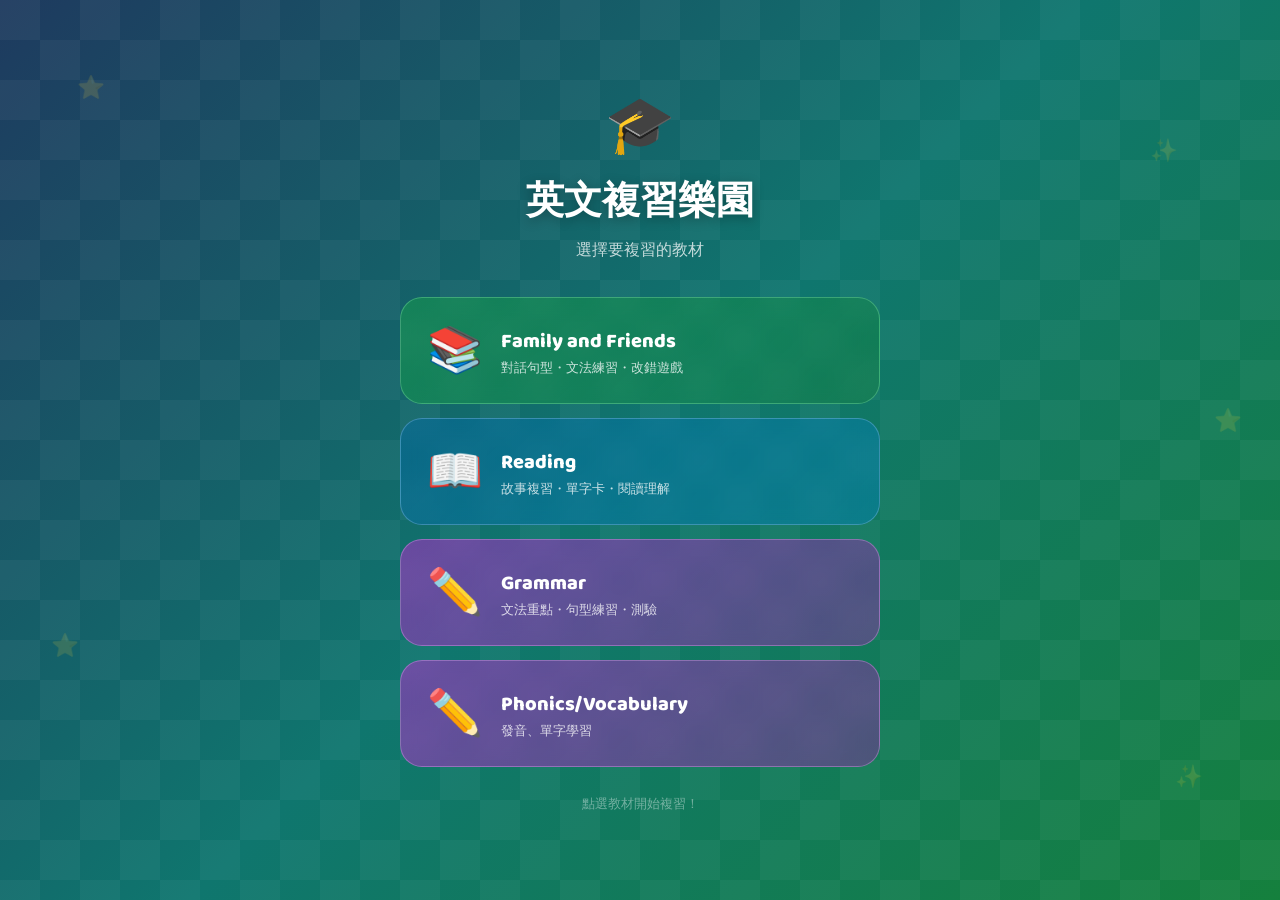
==== commit 15daf47d: "add ff unit2~7 and phonics/vocabularies" ====
--- a/index.html
+++ b/index.html
@@ -93,6 +93,13 @@
         <div class="cd">文法重點・句型練習・測驗</div>
       </div>
     </a>
+    <a class="card gr-card" href="words.html">
+      <span class="ci">✏️</span>
+      <div class="ct">
+        <div class="cn">Phonics/Vocabulary</div>
+        <div class="cd">發音、單字學習</div>
+      </div>
+    </a>
   </div>
 
   <p class="footer">點選教材開始複習！</p>
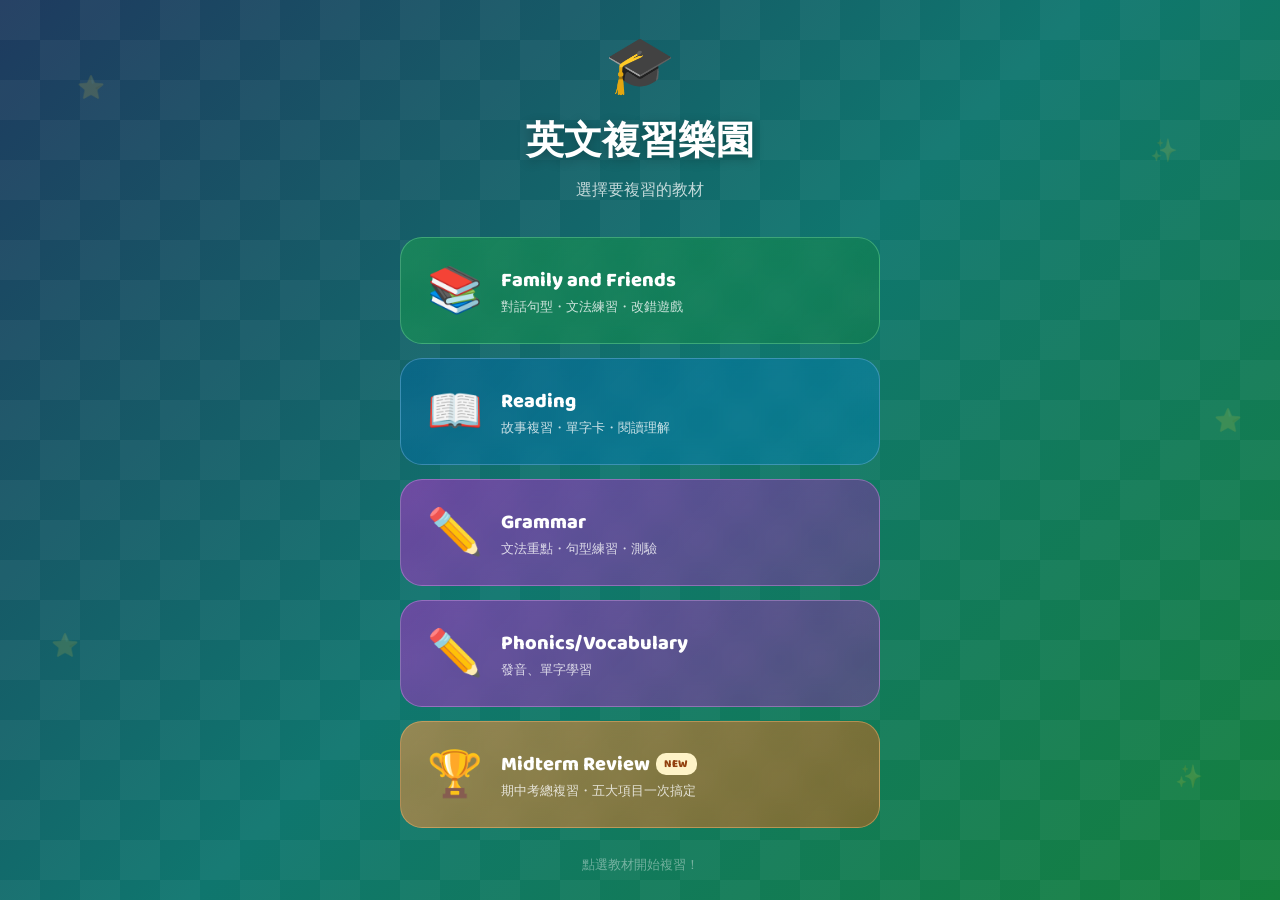
==== commit 7beebb42: "add midterm ㄎand grammer" ====
--- a/index.html
+++ b/index.html
@@ -55,6 +55,10 @@
 .rd-card:hover{background:linear-gradient(135deg,rgba(3,105,161,.7),rgba(2,132,199,.6))}
 .gr-card{background:linear-gradient(135deg,rgba(192,38,211,.5),rgba(162,28,175,.4));border-color:rgba(240,171,252,.35)}
 .gr-card:hover{background:linear-gradient(135deg,rgba(192,38,211,.7),rgba(162,28,175,.6))}
+.mt-card{background:linear-gradient(135deg,rgba(251,146,60,.55),rgba(234,88,12,.45));border-color:rgba(253,186,116,.45)}
+.mt-card:hover{background:linear-gradient(135deg,rgba(251,146,60,.75),rgba(234,88,12,.65))}
+.mt-card .cn{display:flex;align-items:center;gap:6px}
+.mt-badge{background:#fef3c7;color:#92400e;font-size:.55em;padding:2px 8px;border-radius:10px;font-weight:800;letter-spacing:.5px}
 
 .footer{margin-top:28px;color:rgba(255,255,255,.4);font-size:.8em}
 </style>
@@ -100,6 +104,13 @@
         <div class="cd">發音、單字學習</div>
       </div>
     </a>
+    <a class="card mt-card" href="midterm-review.html">
+      <span class="ci">🏆</span>
+      <div class="ct">
+        <div class="cn">Midterm Review <span class="mt-badge">NEW</span></div>
+        <div class="cd">期中考總複習・五大項目一次搞定</div>
+      </div>
+    </a>
   </div>
 
   <p class="footer">點選教材開始複習！</p>
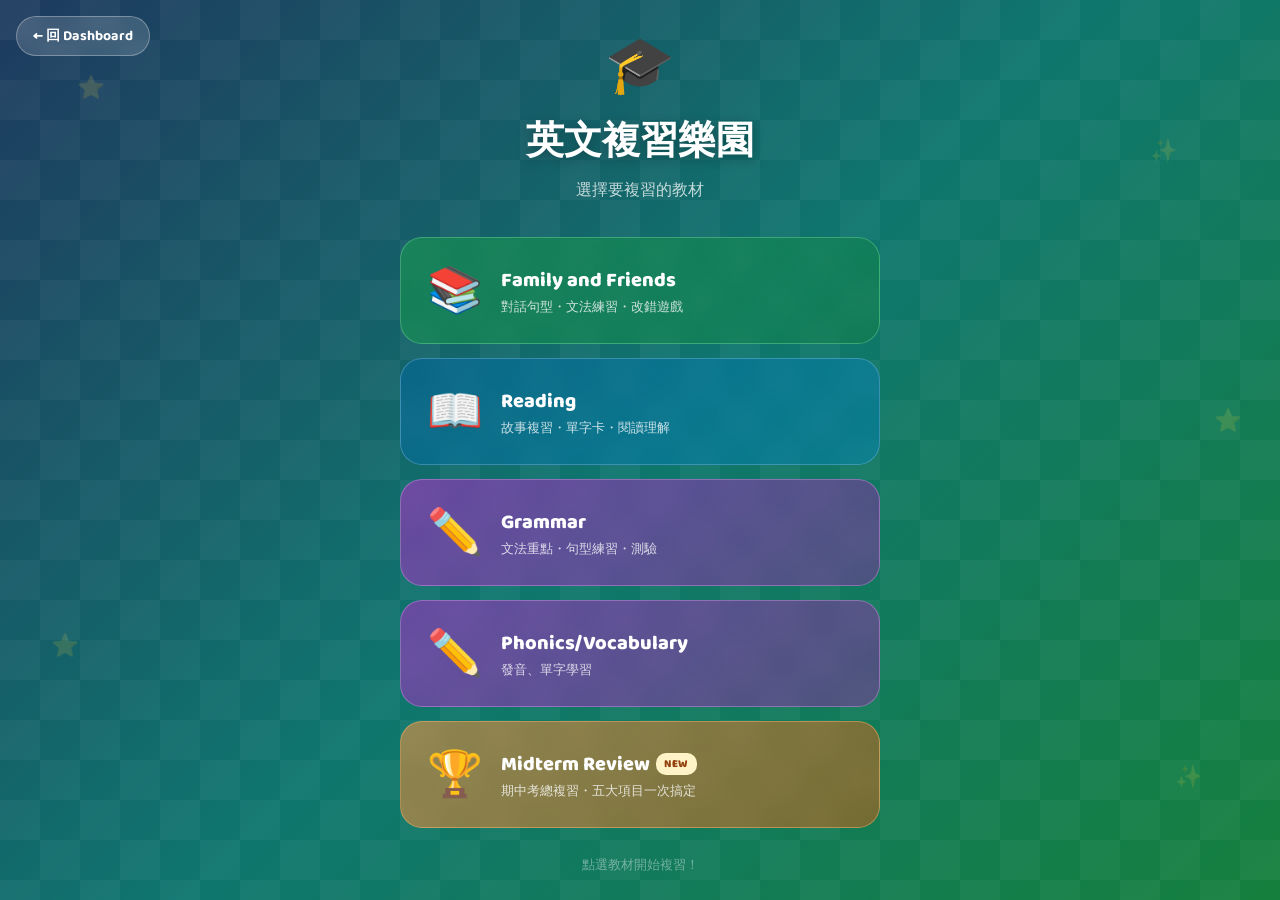
==== commit f9ac0d6d: "Add Dashboard link on index.html home page" ====
--- a/index.html
+++ b/index.html
@@ -1,119 +1,122 @@
-<!DOCTYPE html>
-<html lang="zh-TW">
-<head>
-<meta charset="UTF-8">
-<meta name="viewport" content="width=device-width, initial-scale=1.0">
-<title>英文複習樂園</title>
-<style>
-@import url('https://fonts.googleapis.com/css2?family=Nunito:wght@400;700;900&family=Baloo+2:wght@700;800&display=swap');
-*{margin:0;padding:0;box-sizing:border-box}
-body{
-  font-family:'Nunito',sans-serif;
-  min-height:100vh;
-  background:linear-gradient(135deg,#1e3a5f 0%,#0f766e 50%,#15803d 100%);
-  display:flex;flex-direction:column;align-items:center;justify-content:center;
-  padding:24px 16px;overflow:hidden;position:relative;
-}
-body::before{
-  content:'';position:absolute;inset:0;
-  background:url("data:image/svg+xml,%3Csvg width='80' height='80' viewBox='0 0 80 80' xmlns='http://www.w3.org/2000/svg'%3E%3Cg fill='%23ffffff' fill-opacity='0.04'%3E%3Cpath d='M0 0h40v40H0zm40 40h40v40H40z'/%3E%3C/g%3E%3C/svg%3E");
-}
-/* Floating stars */
-.star{position:fixed;color:rgba(255,255,255,.15);font-size:1.4em;animation:twinkle 4s ease-in-out infinite;pointer-events:none}
-@keyframes twinkle{0%,100%{opacity:.1;transform:scale(1)}50%{opacity:.4;transform:scale(1.3)}}
-
-.container{position:relative;z-index:1;width:100%;max-width:480px;text-align:center}
-.logo{font-size:3.5em;margin-bottom:8px;animation:bounce .8s ease}
-@keyframes bounce{0%{transform:scale(0)}70%{transform:scale(1.15)}100%{transform:scale(1)}}
-h1{font-family:'Baloo 2',cursive;font-size:2.4em;color:white;text-shadow:0 3px 12px rgba(0,0,0,.3);margin-bottom:6px}
-.sub{color:rgba(255,255,255,.75);font-size:.97em;margin-bottom:36px}
-
-.cards{display:flex;flex-direction:column;gap:14px}
-.card{
-  background:rgba(255,255,255,.12);
-  backdrop-filter:blur(10px);
-  border:1.5px solid rgba(255,255,255,.25);
-  border-radius:22px;padding:22px 26px;
-  cursor:pointer;text-decoration:none;
-  display:flex;align-items:center;gap:18px;
-  transition:transform .25s,background .25s,box-shadow .25s;
-  color:white;
-}
-.card:hover{
-  transform:translateY(-4px) scale(1.02);
-  background:rgba(255,255,255,.22);
-  box-shadow:0 12px 32px rgba(0,0,0,.25);
-}
-.card .ci{font-size:2.8em;flex-shrink:0}
-.card .ct{text-align:left}
-.card .cn{font-family:'Baloo 2',cursive;font-size:1.25em;font-weight:800}
-.card .cd{font-size:.82em;opacity:.78;margin-top:2px}
-
-.ff-card{background:linear-gradient(135deg,rgba(22,163,74,.5),rgba(21,128,61,.4));border-color:rgba(134,239,172,.35)}
-.ff-card:hover{background:linear-gradient(135deg,rgba(22,163,74,.7),rgba(21,128,61,.6))}
-.rd-card{background:linear-gradient(135deg,rgba(3,105,161,.5),rgba(2,132,199,.4));border-color:rgba(147,197,253,.35)}
-.rd-card:hover{background:linear-gradient(135deg,rgba(3,105,161,.7),rgba(2,132,199,.6))}
-.gr-card{background:linear-gradient(135deg,rgba(192,38,211,.5),rgba(162,28,175,.4));border-color:rgba(240,171,252,.35)}
-.gr-card:hover{background:linear-gradient(135deg,rgba(192,38,211,.7),rgba(162,28,175,.6))}
-.mt-card{background:linear-gradient(135deg,rgba(251,146,60,.55),rgba(234,88,12,.45));border-color:rgba(253,186,116,.45)}
-.mt-card:hover{background:linear-gradient(135deg,rgba(251,146,60,.75),rgba(234,88,12,.65))}
-.mt-card .cn{display:flex;align-items:center;gap:6px}
-.mt-badge{background:#fef3c7;color:#92400e;font-size:.55em;padding:2px 8px;border-radius:10px;font-weight:800;letter-spacing:.5px}
-
-.footer{margin-top:28px;color:rgba(255,255,255,.4);font-size:.8em}
-</style>
-</head>
-<body>
-<span class="star" style="top:8%;left:6%;animation-delay:0s">⭐</span>
-<span class="star" style="top:15%;right:8%;animation-delay:.8s">✨</span>
-<span class="star" style="top:70%;left:4%;animation-delay:1.6s">⭐</span>
-<span class="star" style="bottom:12%;right:6%;animation-delay:.4s">✨</span>
-<span class="star" style="top:45%;right:3%;animation-delay:2s">⭐</span>
-
-<div class="container">
-  <div class="logo">🎓</div>
-  <h1>英文複習樂園</h1>
-  <p class="sub">選擇要複習的教材</p>
-
-  <div class="cards">
-    <a class="card ff-card" href="ff-review.html">
-      <span class="ci">📚</span>
-      <div class="ct">
-        <div class="cn">Family and Friends</div>
-        <div class="cd">對話句型・文法練習・改錯遊戲</div>
-      </div>
-    </a>
-    <a class="card rd-card" href="reading-review.html">
-      <span class="ci">📖</span>
-      <div class="ct">
-        <div class="cn">Reading</div>
-        <div class="cd">故事複習・單字卡・閱讀理解</div>
-      </div>
-    </a>
-    <a class="card gr-card" href="grammar-review.html">
-      <span class="ci">✏️</span>
-      <div class="ct">
-        <div class="cn">Grammar</div>
-        <div class="cd">文法重點・句型練習・測驗</div>
-      </div>
-    </a>
-    <a class="card gr-card" href="words.html">
-      <span class="ci">✏️</span>
-      <div class="ct">
-        <div class="cn">Phonics/Vocabulary</div>
-        <div class="cd">發音、單字學習</div>
-      </div>
-    </a>
-    <a class="card mt-card" href="midterm-review.html">
-      <span class="ci">🏆</span>
-      <div class="ct">
-        <div class="cn">Midterm Review <span class="mt-badge">NEW</span></div>
-        <div class="cd">期中考總複習・五大項目一次搞定</div>
-      </div>
-    </a>
-  </div>
-
-  <p class="footer">點選教材開始複習！</p>
-</div>
-</body>
-</html>
+<!DOCTYPE html>
+<html lang="zh-TW">
+<head>
+<meta charset="UTF-8">
+<meta name="viewport" content="width=device-width, initial-scale=1.0">
+<title>英文複習樂園</title>
+<style>
+@import url('https://fonts.googleapis.com/css2?family=Nunito:wght@400;700;900&family=Baloo+2:wght@700;800&display=swap');
+*{margin:0;padding:0;box-sizing:border-box}
+body{
+  font-family:'Nunito',sans-serif;
+  min-height:100vh;
+  background:linear-gradient(135deg,#1e3a5f 0%,#0f766e 50%,#15803d 100%);
+  display:flex;flex-direction:column;align-items:center;justify-content:center;
+  padding:24px 16px;overflow:hidden;position:relative;
+}
+body::before{
+  content:'';position:absolute;inset:0;
+  background:url("data:image/svg+xml,%3Csvg width='80' height='80' viewBox='0 0 80 80' xmlns='http://www.w3.org/2000/svg'%3E%3Cg fill='%23ffffff' fill-opacity='0.04'%3E%3Cpath d='M0 0h40v40H0zm40 40h40v40H40z'/%3E%3C/g%3E%3C/svg%3E");
+}
+/* Floating stars */
+.star{position:fixed;color:rgba(255,255,255,.15);font-size:1.4em;animation:twinkle 4s ease-in-out infinite;pointer-events:none}
+@keyframes twinkle{0%,100%{opacity:.1;transform:scale(1)}50%{opacity:.4;transform:scale(1.3)}}
+
+.container{position:relative;z-index:1;width:100%;max-width:480px;text-align:center}
+.logo{font-size:3.5em;margin-bottom:8px;animation:bounce .8s ease}
+@keyframes bounce{0%{transform:scale(0)}70%{transform:scale(1.15)}100%{transform:scale(1)}}
+h1{font-family:'Baloo 2',cursive;font-size:2.4em;color:white;text-shadow:0 3px 12px rgba(0,0,0,.3);margin-bottom:6px}
+.sub{color:rgba(255,255,255,.75);font-size:.97em;margin-bottom:36px}
+
+.cards{display:flex;flex-direction:column;gap:14px}
+.card{
+  background:rgba(255,255,255,.12);
+  backdrop-filter:blur(10px);
+  border:1.5px solid rgba(255,255,255,.25);
+  border-radius:22px;padding:22px 26px;
+  cursor:pointer;text-decoration:none;
+  display:flex;align-items:center;gap:18px;
+  transition:transform .25s,background .25s,box-shadow .25s;
+  color:white;
+}
+.card:hover{
+  transform:translateY(-4px) scale(1.02);
+  background:rgba(255,255,255,.22);
+  box-shadow:0 12px 32px rgba(0,0,0,.25);
+}
+.card .ci{font-size:2.8em;flex-shrink:0}
+.card .ct{text-align:left}
+.card .cn{font-family:'Baloo 2',cursive;font-size:1.25em;font-weight:800}
+.card .cd{font-size:.82em;opacity:.78;margin-top:2px}
+
+.ff-card{background:linear-gradient(135deg,rgba(22,163,74,.5),rgba(21,128,61,.4));border-color:rgba(134,239,172,.35)}
+.ff-card:hover{background:linear-gradient(135deg,rgba(22,163,74,.7),rgba(21,128,61,.6))}
+.rd-card{background:linear-gradient(135deg,rgba(3,105,161,.5),rgba(2,132,199,.4));border-color:rgba(147,197,253,.35)}
+.rd-card:hover{background:linear-gradient(135deg,rgba(3,105,161,.7),rgba(2,132,199,.6))}
+.gr-card{background:linear-gradient(135deg,rgba(192,38,211,.5),rgba(162,28,175,.4));border-color:rgba(240,171,252,.35)}
+.gr-card:hover{background:linear-gradient(135deg,rgba(192,38,211,.7),rgba(162,28,175,.6))}
+.mt-card{background:linear-gradient(135deg,rgba(251,146,60,.55),rgba(234,88,12,.45));border-color:rgba(253,186,116,.45)}
+.mt-card:hover{background:linear-gradient(135deg,rgba(251,146,60,.75),rgba(234,88,12,.65))}
+.mt-card .cn{display:flex;align-items:center;gap:6px}
+.mt-badge{background:#fef3c7;color:#92400e;font-size:.55em;padding:2px 8px;border-radius:10px;font-weight:800;letter-spacing:.5px}
+
+.footer{margin-top:28px;color:rgba(255,255,255,.4);font-size:.8em}
+.dashboard-link{position:fixed;top:16px;left:16px;background:rgba(255,255,255,.15);color:white;border:1.5px solid rgba(255,255,255,.3);border-radius:20px;padding:8px 16px;font-family:'Baloo 2',cursive;font-size:.88em;font-weight:700;cursor:pointer;text-decoration:none;backdrop-filter:blur(8px);z-index:20;transition:background .2s,transform .2s}
+.dashboard-link:hover{background:rgba(255,255,255,.28);transform:translateX(-2px)}
+</style>
+</head>
+<body>
+<a class="dashboard-link" href="https://603530013.github.io/game_dashboard/">← 回 Dashboard</a>
+<span class="star" style="top:8%;left:6%;animation-delay:0s">⭐</span>
+<span class="star" style="top:15%;right:8%;animation-delay:.8s">✨</span>
+<span class="star" style="top:70%;left:4%;animation-delay:1.6s">⭐</span>
+<span class="star" style="bottom:12%;right:6%;animation-delay:.4s">✨</span>
+<span class="star" style="top:45%;right:3%;animation-delay:2s">⭐</span>
+
+<div class="container">
+  <div class="logo">🎓</div>
+  <h1>英文複習樂園</h1>
+  <p class="sub">選擇要複習的教材</p>
+
+  <div class="cards">
+    <a class="card ff-card" href="ff-review.html">
+      <span class="ci">📚</span>
+      <div class="ct">
+        <div class="cn">Family and Friends</div>
+        <div class="cd">對話句型・文法練習・改錯遊戲</div>
+      </div>
+    </a>
+    <a class="card rd-card" href="reading-review.html">
+      <span class="ci">📖</span>
+      <div class="ct">
+        <div class="cn">Reading</div>
+        <div class="cd">故事複習・單字卡・閱讀理解</div>
+      </div>
+    </a>
+    <a class="card gr-card" href="grammar-review.html">
+      <span class="ci">✏️</span>
+      <div class="ct">
+        <div class="cn">Grammar</div>
+        <div class="cd">文法重點・句型練習・測驗</div>
+      </div>
+    </a>
+    <a class="card gr-card" href="words.html">
+      <span class="ci">✏️</span>
+      <div class="ct">
+        <div class="cn">Phonics/Vocabulary</div>
+        <div class="cd">發音、單字學習</div>
+      </div>
+    </a>
+    <a class="card mt-card" href="midterm-review.html">
+      <span class="ci">🏆</span>
+      <div class="ct">
+        <div class="cn">Midterm Review <span class="mt-badge">NEW</span></div>
+        <div class="cd">期中考總複習・五大項目一次搞定</div>
+      </div>
+    </a>
+  </div>
+
+  <p class="footer">點選教材開始複習！</p>
+</div>
+</body>
+</html>
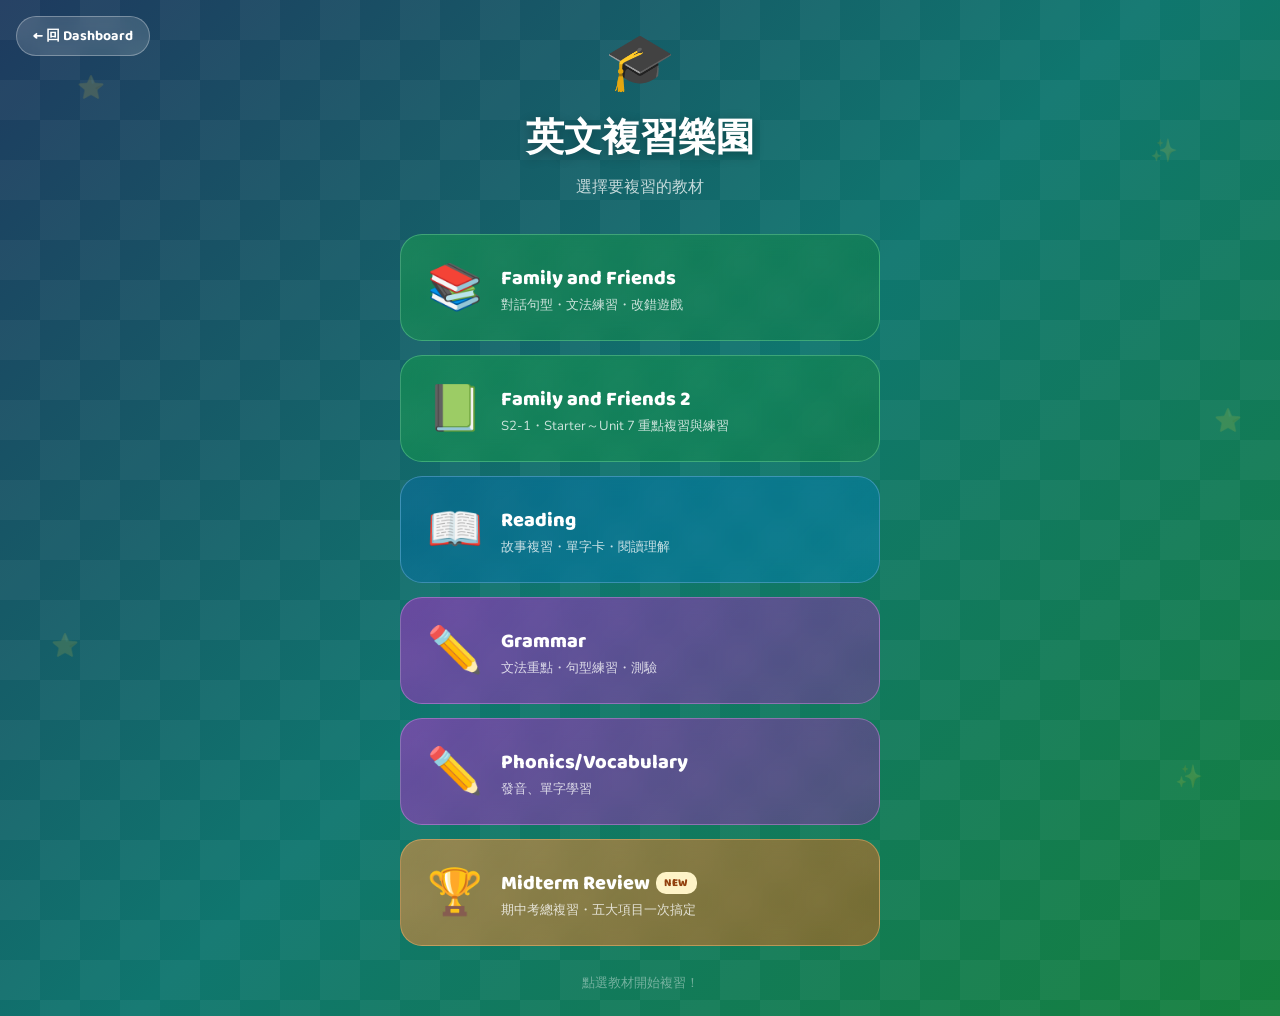
==== commit 5a902f5e: "Add Family and Friends 2 (S2-1) review and practice page New ff2-review.html covers Starter and Unit" ====
--- a/index.html
+++ b/index.html
@@ -86,6 +86,13 @@
         <div class="cd">對話句型・文法練習・改錯遊戲</div>
       </div>
     </a>
+    <a class="card ff-card" href="ff2-review.html">
+      <span class="ci">📗</span>
+      <div class="ct">
+        <div class="cn">Family and Friends 2</div>
+        <div class="cd">S2-1・Starter～Unit 7 重點複習與練習</div>
+      </div>
+    </a>
     <a class="card rd-card" href="reading-review.html">
       <span class="ci">📖</span>
       <div class="ct">
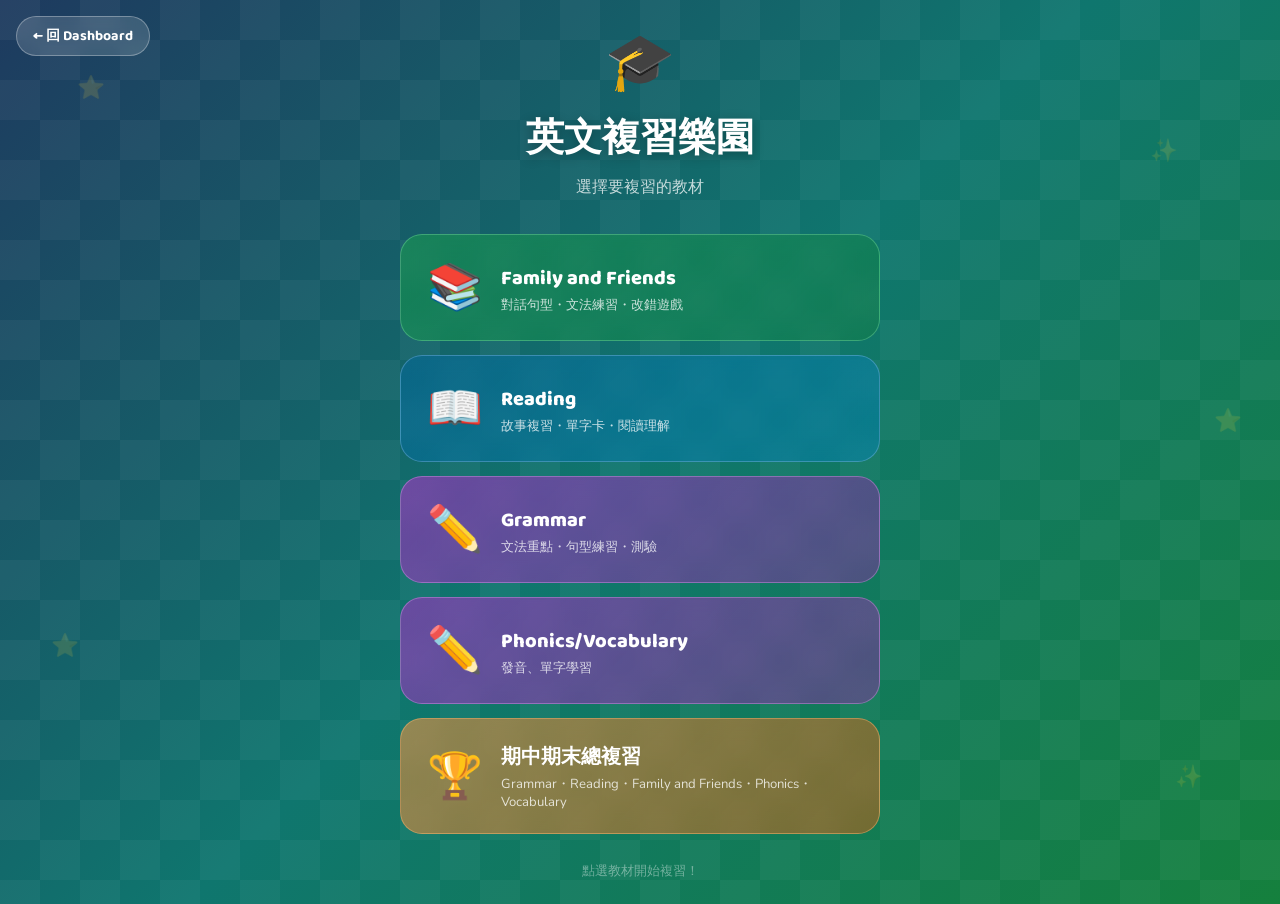
==== commit 20f5f39a: "Organize FF review by semester and add S2-1 to midterm review - ff-review.html: split into S2-1 / S1" ====
--- a/index.html
+++ b/index.html
@@ -12,7 +12,7 @@
   min-height:100vh;
   background:linear-gradient(135deg,#1e3a5f 0%,#0f766e 50%,#15803d 100%);
   display:flex;flex-direction:column;align-items:center;justify-content:center;
-  padding:24px 16px;overflow:hidden;position:relative;
+  padding:24px 16px;overflow-x:hidden;overflow-y:auto;position:relative;
 }
 body::before{
   content:'';position:absolute;inset:0;
@@ -58,7 +58,6 @@
 .mt-card{background:linear-gradient(135deg,rgba(251,146,60,.55),rgba(234,88,12,.45));border-color:rgba(253,186,116,.45)}
 .mt-card:hover{background:linear-gradient(135deg,rgba(251,146,60,.75),rgba(234,88,12,.65))}
 .mt-card .cn{display:flex;align-items:center;gap:6px}
-.mt-badge{background:#fef3c7;color:#92400e;font-size:.55em;padding:2px 8px;border-radius:10px;font-weight:800;letter-spacing:.5px}
 
 .footer{margin-top:28px;color:rgba(255,255,255,.4);font-size:.8em}
 .dashboard-link{position:fixed;top:16px;left:16px;background:rgba(255,255,255,.15);color:white;border:1.5px solid rgba(255,255,255,.3);border-radius:20px;padding:8px 16px;font-family:'Baloo 2',cursive;font-size:.88em;font-weight:700;cursor:pointer;text-decoration:none;backdrop-filter:blur(8px);z-index:20;transition:background .2s,transform .2s}
@@ -86,13 +85,6 @@
         <div class="cd">對話句型・文法練習・改錯遊戲</div>
       </div>
     </a>
-    <a class="card ff-card" href="ff2-review.html">
-      <span class="ci">📗</span>
-      <div class="ct">
-        <div class="cn">Family and Friends 2</div>
-        <div class="cd">S2-1・Starter～Unit 7 重點複習與練習</div>
-      </div>
-    </a>
     <a class="card rd-card" href="reading-review.html">
       <span class="ci">📖</span>
       <div class="ct">
@@ -117,8 +109,8 @@
     <a class="card mt-card" href="midterm-review.html">
       <span class="ci">🏆</span>
       <div class="ct">
-        <div class="cn">Midterm Review <span class="mt-badge">NEW</span></div>
-        <div class="cd">期中考總複習・五大項目一次搞定</div>
+        <div class="cn">期中期末總複習</div>
+        <div class="cd">Grammar・Reading・Family and Friends・Phonics・Vocabulary</div>
       </div>
     </a>
   </div>
